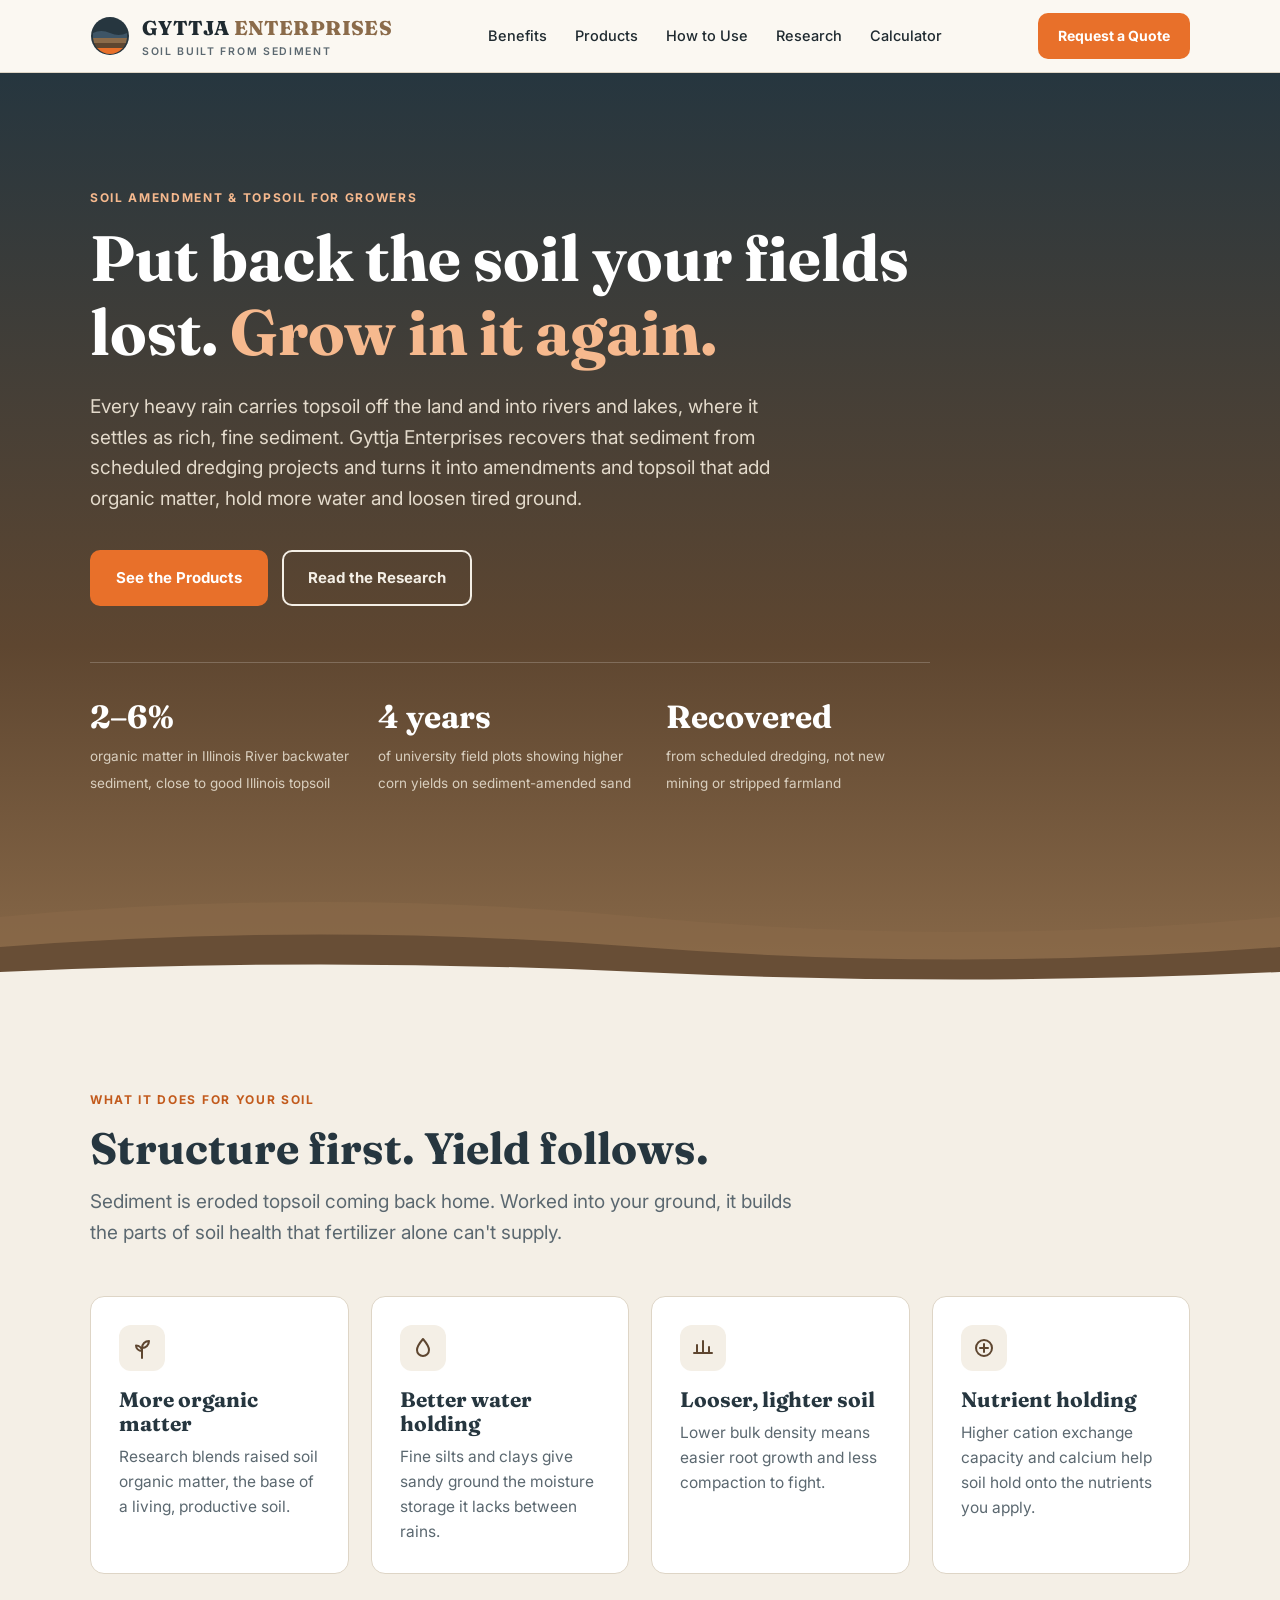
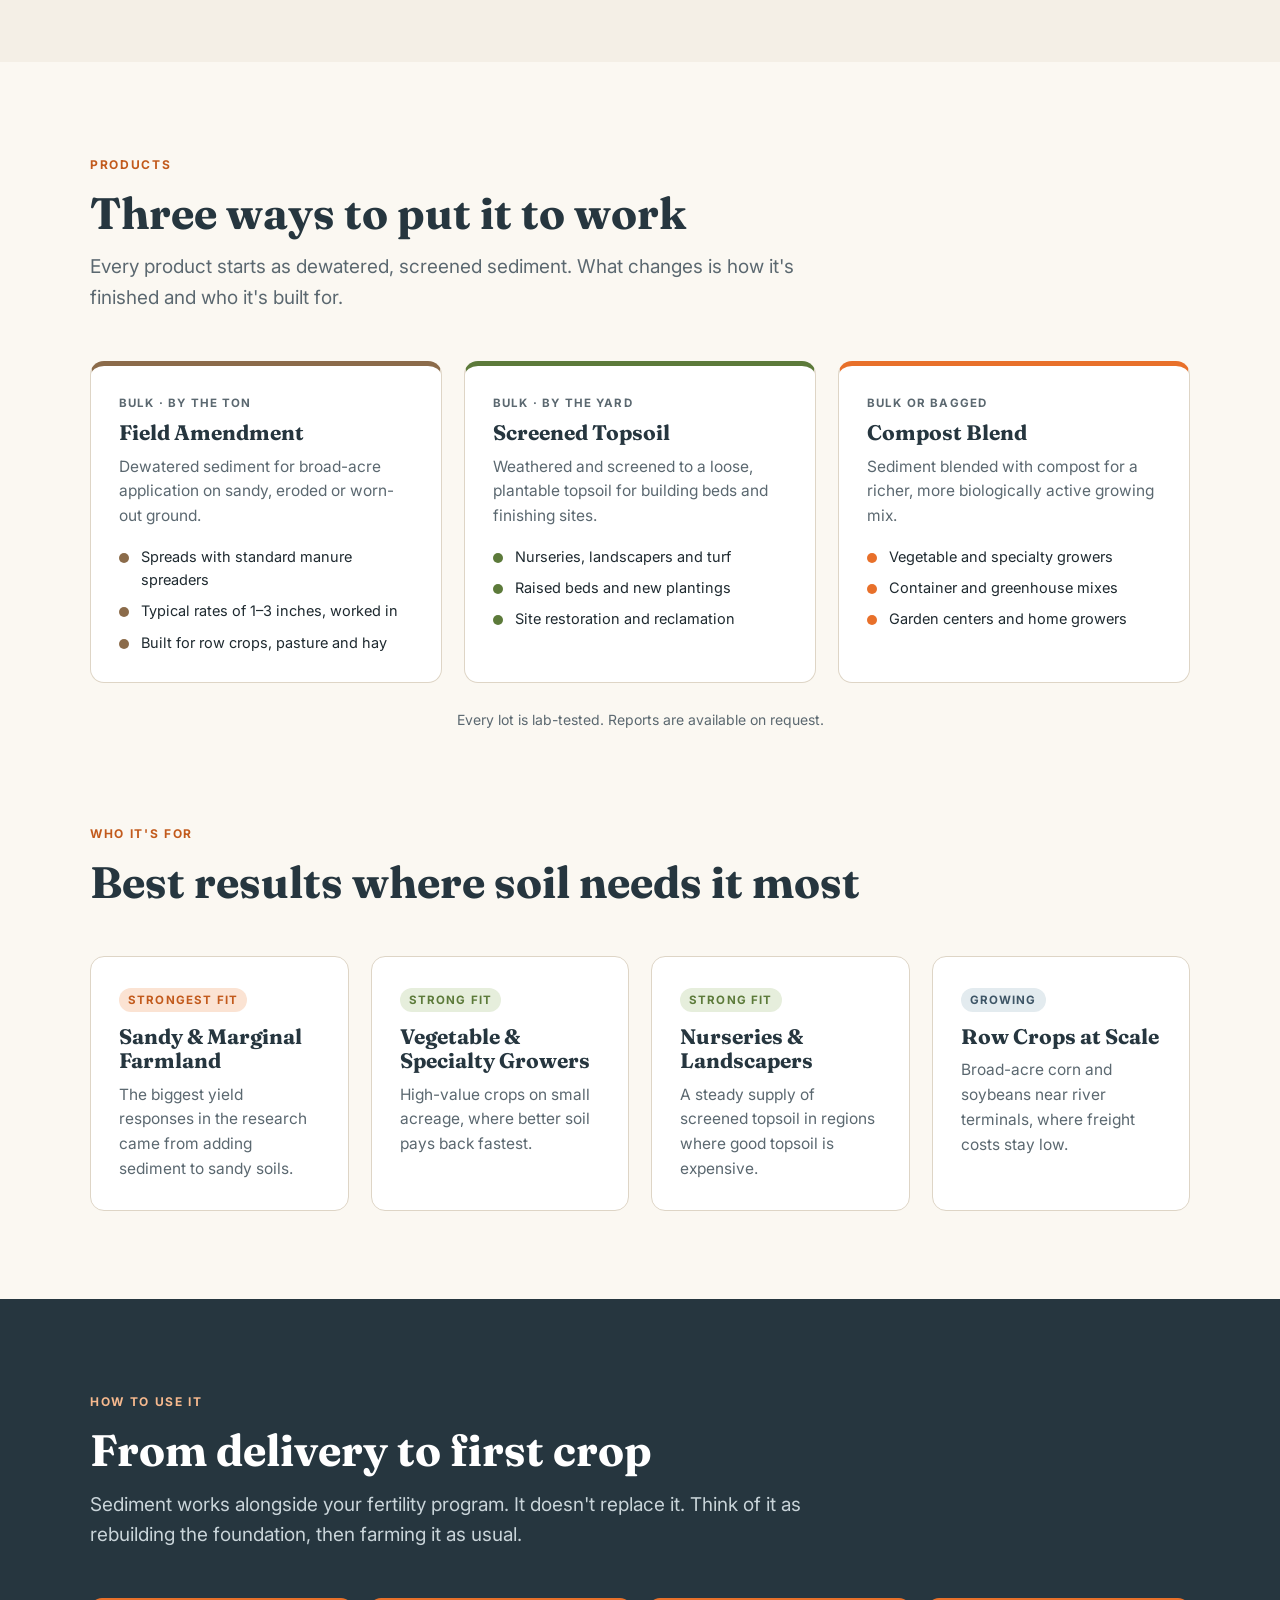
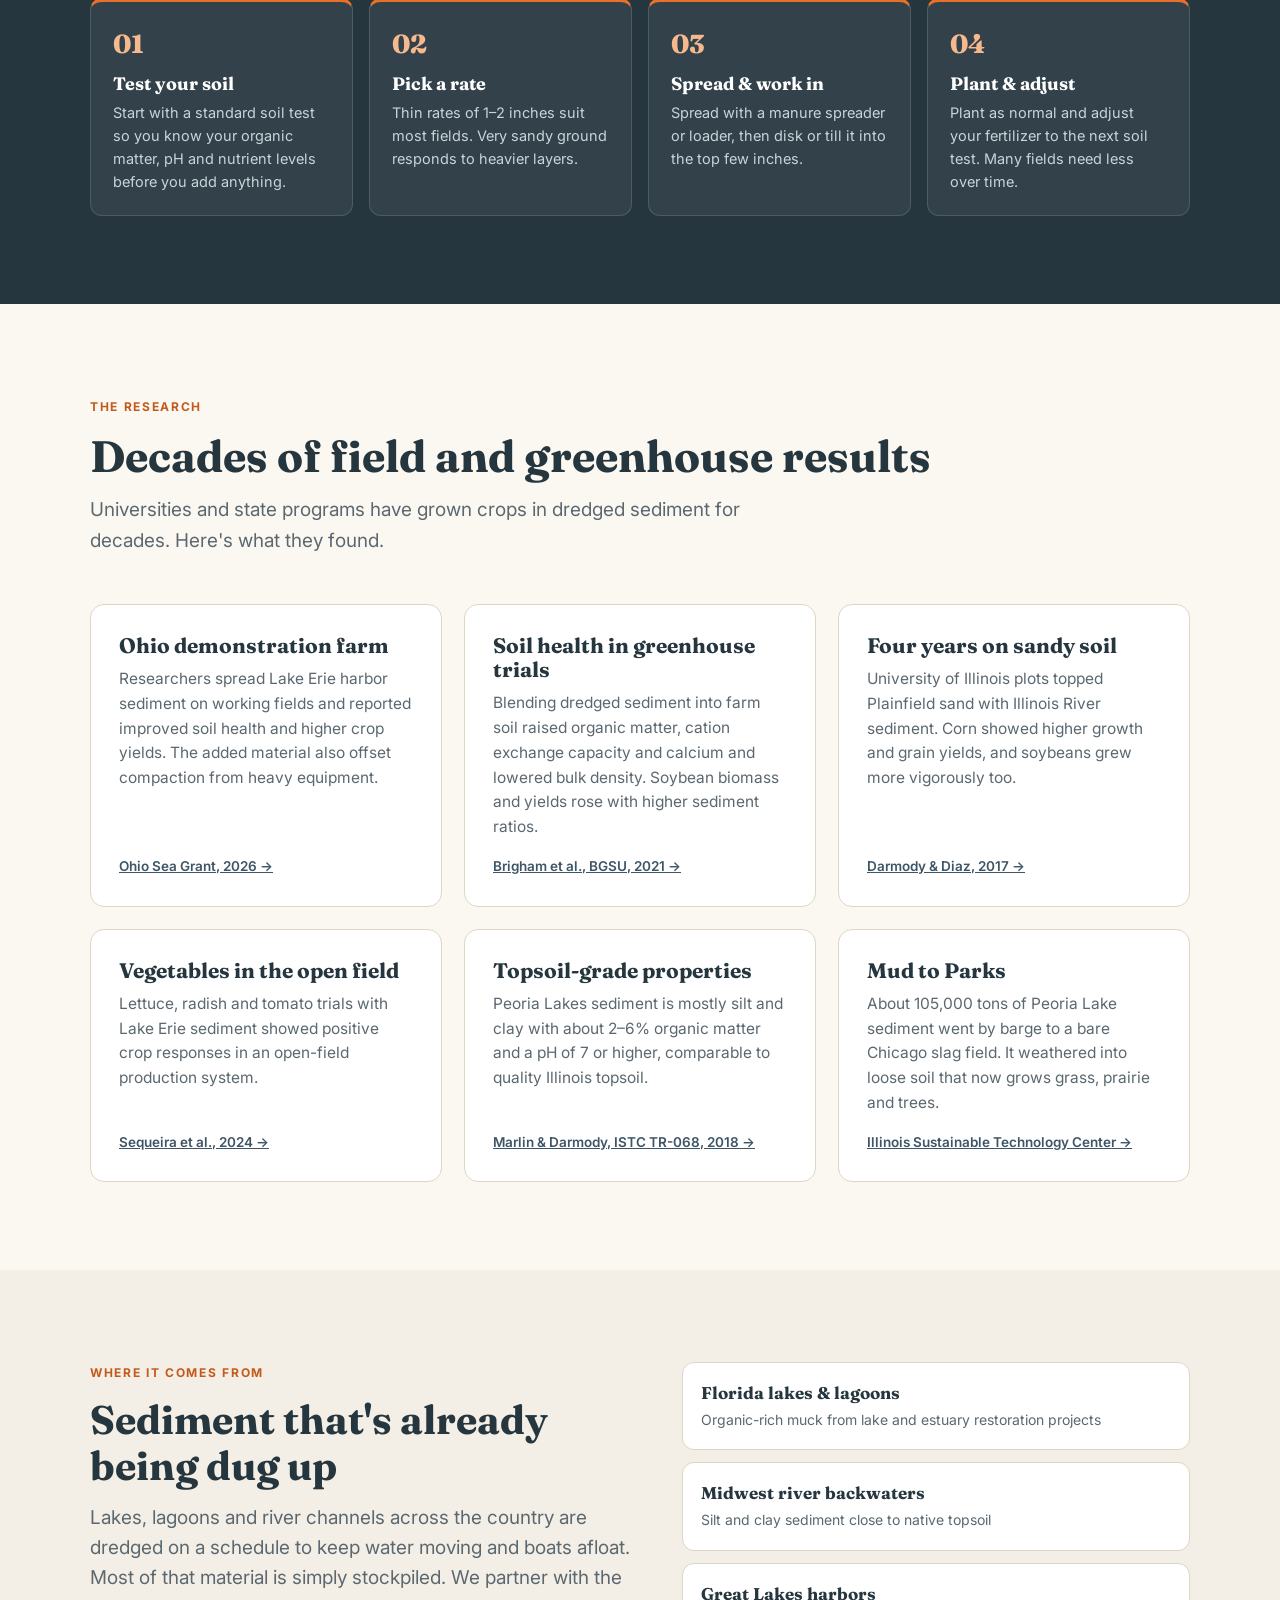
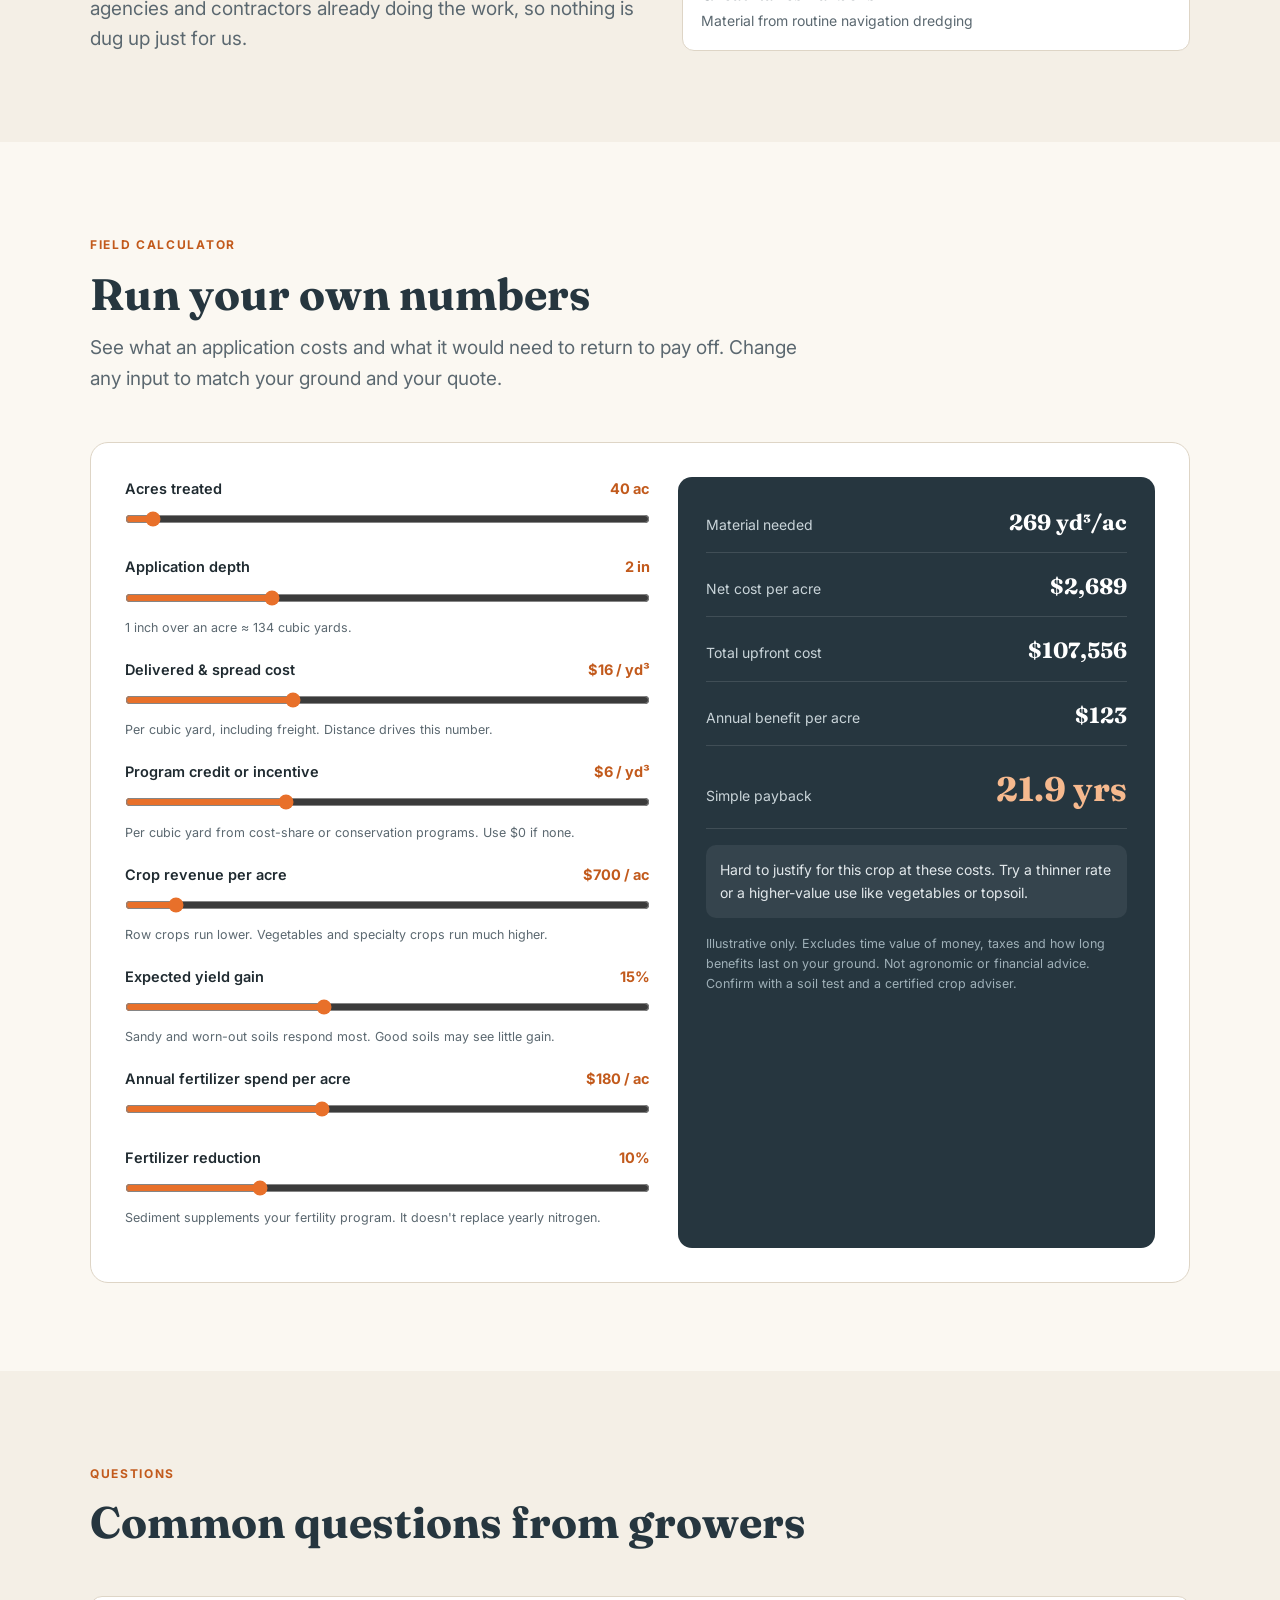
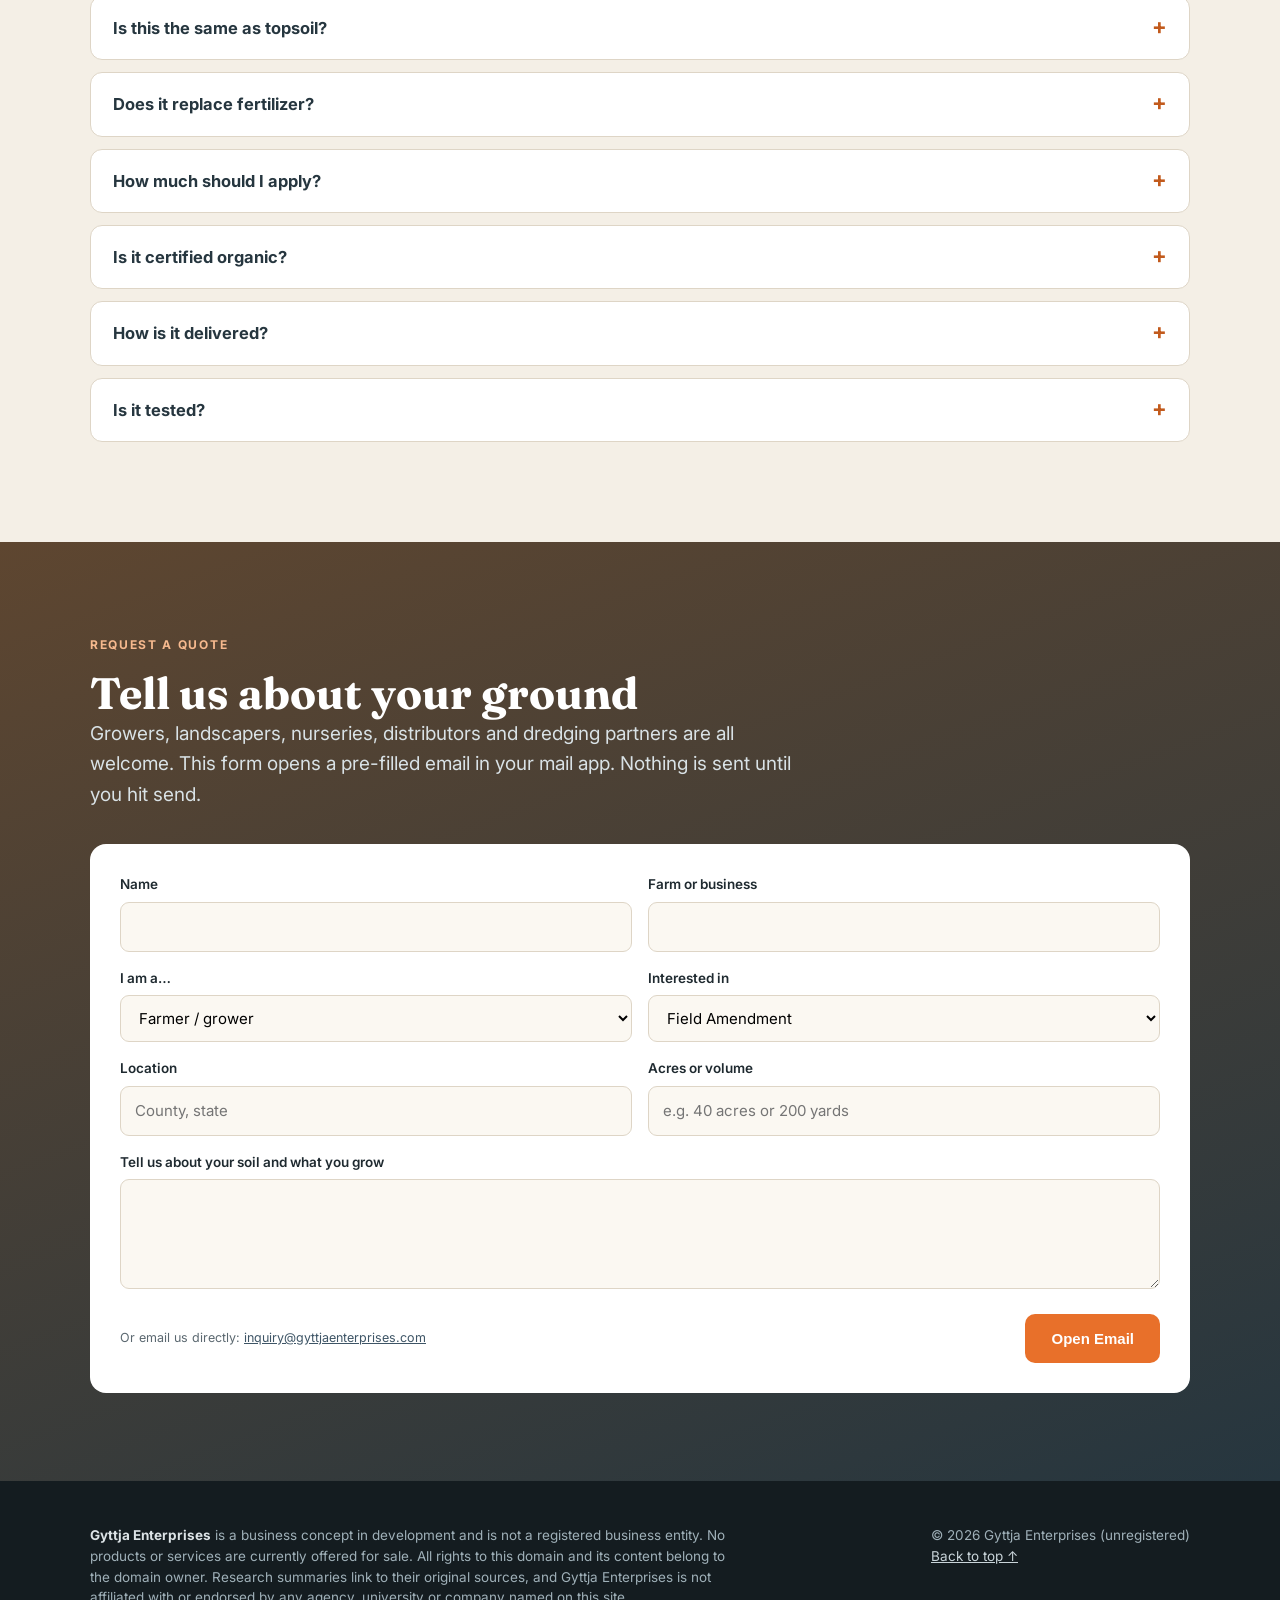
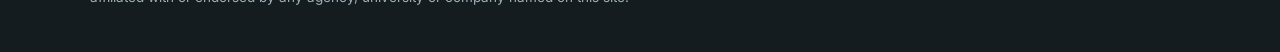
==== index.html @ 1d51907d "Add files via upload" ====
<!DOCTYPE html>
<html lang="en">
<head>
<meta charset="UTF-8">
<meta name="viewport" content="width=device-width, initial-scale=1.0">
<title>Gyttja Enterprises | Soil Amendment from River &amp; Lake Sediment</title>
<meta name="description" content="Gyttja Enterprises turns dredged river and lake sediment into soil amendments and topsoil for farms, nurseries and landscapers. More organic matter, better water holding, looser soil.">
<link rel="preconnect" href="https://fonts.googleapis.com">
<link rel="preconnect" href="https://fonts.gstatic.com" crossorigin>
<link href="https://fonts.googleapis.com/css2?family=Fraunces:opsz,wght@9..144,600;9..144,800&family=Inter:wght@400;500;600;700&display=swap" rel="stylesheet">
<style>
  :root{
    --silt:#8B6B4A;
    --silt-dark:#5E4630;
    --slate:#3E5566;
    --slate-dark:#26363F;
    --signal:#E8702A;
    --signal-dark:#C25A1C;
    --leaf:#5C7A3A;
    --cream:#F4EFE6;
    --paper:#FBF8F2;
    --ink:#1F2A30;
    --muted:#5B6870;
    --line:#DED5C6;
    --radius:14px;
    --max:1140px;
  }
  *{box-sizing:border-box;margin:0;padding:0}
  html{scroll-behavior:smooth}
  body{font-family:'Inter',system-ui,sans-serif;background:var(--paper);color:var(--ink);line-height:1.6;font-size:17px}
  h1,h2,h3{font-family:'Fraunces',Georgia,serif;line-height:1.15;color:var(--slate-dark)}
  a{color:var(--slate)}
  .wrap{max-width:var(--max);margin:0 auto;padding:0 20px}
  section{padding:88px 0}
  .eyebrow{display:inline-block;font-size:12px;font-weight:700;letter-spacing:.14em;text-transform:uppercase;color:var(--signal-dark);margin-bottom:14px}
  .lead{font-size:19px;color:var(--muted);max-width:720px}
  .btn{display:inline-block;padding:14px 24px;border-radius:10px;font-weight:700;text-decoration:none;font-size:15px;transition:transform .15s,background .15s;border:2px solid transparent;cursor:pointer}
  .btn-primary{background:var(--signal);color:#fff}
  .btn-primary:hover{background:var(--signal-dark);transform:translateY(-1px)}
  .btn-ghost{border-color:var(--cream);color:var(--cream)}
  .btn-ghost:hover{background:rgba(255,255,255,.08)}
  .head{margin-bottom:48px}
  .head h2{font-size:clamp(30px,4vw,44px);margin-bottom:14px}

  /* Header */
  header{position:sticky;top:0;z-index:50;background:rgba(251,248,242,.94);backdrop-filter:blur(8px);border-bottom:1px solid var(--line)}
  .nav{display:flex;align-items:center;justify-content:space-between;height:72px}
  .brand{display:flex;align-items:center;gap:12px;text-decoration:none;color:var(--ink)}
  .brand-name{font-family:'Fraunces',serif;font-weight:800;font-size:20px;letter-spacing:.02em}
  .brand-name span{color:var(--silt)}
  .brand-sub{display:block;font-size:10.5px;letter-spacing:.16em;text-transform:uppercase;color:var(--muted);font-weight:600}
  nav ul{display:flex;gap:28px;list-style:none}
  nav a{text-decoration:none;color:var(--ink);font-size:14.5px;font-weight:500}
  nav a:hover{color:var(--signal-dark)}
  .nav-cta{padding:10px 18px;font-size:14px}
  @media(max-width:880px){nav ul{display:none}}

  /* Hero */
  .hero{background:linear-gradient(180deg,var(--slate-dark) 0%,var(--silt-dark) 62%,var(--silt) 100%);color:var(--cream);padding:110px 0 0;position:relative;overflow:hidden}
  .hero h1{color:#fff;font-size:clamp(38px,6vw,64px);max-width:880px}
  .hero h1 em{font-style:normal;color:#F6B98E}
  .hero .lead{color:#E3DACB;margin:24px 0 36px}
  .hero-actions{display:flex;flex-wrap:wrap;gap:14px}
  .strata{display:block;width:100%;height:120px;margin-top:80px}
  .hero-stats{display:grid;grid-template-columns:repeat(3,1fr);gap:24px;margin-top:56px;max-width:840px;border-top:1px solid rgba(255,255,255,.2);padding-top:28px}
  .hero-stats b{display:block;font-family:'Fraunces',serif;font-size:32px;color:#fff}
  .hero-stats span{font-size:13.5px;color:#D9CFBF}
  @media(max-width:640px){.hero-stats{grid-template-columns:1fr}}

  /* Cards & grids */
  .grid{display:grid;gap:22px}
  .g3{grid-template-columns:repeat(3,1fr)}
  .g2{grid-template-columns:repeat(2,1fr)}
  .g4{grid-template-columns:repeat(4,1fr)}
  @media(max-width:900px){.g3,.g4{grid-template-columns:1fr 1fr}}
  @media(max-width:620px){.g3,.g2,.g4{grid-template-columns:1fr}}
  .card{background:#fff;border:1px solid var(--line);border-radius:var(--radius);padding:28px}
  .card h3{font-size:21px;margin-bottom:10px}
  .card p{color:var(--muted);font-size:15.5px}
  .icon{width:46px;height:46px;border-radius:12px;background:var(--cream);display:flex;align-items:center;justify-content:center;margin-bottom:16px}
  .icon svg{width:24px;height:24px;stroke:var(--silt-dark);fill:none;stroke-width:2;stroke-linecap:round;stroke-linejoin:round}

  /* Benefits */
  #benefits{background:var(--cream)}

  /* Products */
  .product{display:flex;flex-direction:column;border-top:5px solid var(--silt)}
  .product.p2{border-top-color:var(--leaf)}
  .product.p3{border-top-color:var(--signal)}
  .product .tag{font-size:11.5px;font-weight:700;letter-spacing:.1em;text-transform:uppercase;color:var(--muted);margin-bottom:8px}
  .product ul{list-style:none;margin-top:16px;display:grid;gap:8px}
  .product li{font-size:14.5px;color:var(--ink);padding-left:22px;position:relative}
  .product li::before{content:"";position:absolute;left:0;top:8px;width:10px;height:10px;border-radius:50%;background:var(--silt)}
  .product.p2 li::before{background:var(--leaf)}
  .product.p3 li::before{background:var(--signal)}
  .quiet{margin-top:26px;font-size:14px;color:var(--muted);text-align:center}

  /* Growers */
  .grower .pri{display:inline-block;font-size:11.5px;font-weight:700;letter-spacing:.1em;text-transform:uppercase;padding:3px 9px;border-radius:999px;margin-bottom:12px}
  .p-a{background:#FBE3D3;color:var(--signal-dark)}
  .p-b{background:#E6EEDC;color:var(--leaf)}
  .p-c{background:#E3EBEF;color:var(--slate)}

  /* How to use */
  #apply{background:var(--slate-dark);color:var(--cream)}
  #apply h2,#apply h3{color:#fff}
  #apply .lead{color:#C9D4D9}
  .steps{counter-reset:s;display:grid;grid-template-columns:repeat(4,1fr);gap:16px}
  @media(max-width:900px){.steps{grid-template-columns:1fr 1fr}}
  @media(max-width:560px){.steps{grid-template-columns:1fr}}
  .step{background:rgba(255,255,255,.06);border:1px solid rgba(255,255,255,.14);border-top:4px solid var(--signal);border-radius:12px;padding:22px}
  .step::before{counter-increment:s;content:"0" counter(s);font-family:'Fraunces',serif;font-weight:800;font-size:26px;color:#F6B98E;display:block;margin-bottom:8px}
  .step h3{font-size:18px;margin-bottom:6px}
  .step p{font-size:14.5px;color:#C9D4D9}

  /* Evidence */
  .ev{display:flex;flex-direction:column}
  .ev .src{margin-top:auto;padding-top:16px;font-size:13.5px}
  .ev .src a{font-weight:600}

  /* Source */
  #source{background:var(--cream)}
  .source-wrap{display:grid;grid-template-columns:1.1fr 1fr;gap:34px;align-items:center}
  @media(max-width:860px){.source-wrap{grid-template-columns:1fr}}
  .source-list{list-style:none;display:grid;gap:12px}
  .source-list li{background:#fff;border:1px solid var(--line);border-radius:12px;padding:16px 18px}
  .source-list b{display:block;font-family:'Fraunces',serif;font-size:17px;color:var(--slate-dark)}
  .source-list span{font-size:14px;color:var(--muted)}

  /* Calculator */
  .calc{display:grid;grid-template-columns:1.1fr 1fr;gap:28px;background:#fff;border:1px solid var(--line);border-radius:18px;padding:34px}
  @media(max-width:880px){.calc{grid-template-columns:1fr;padding:22px}}
  .field{margin-bottom:20px}
  .field label{display:flex;justify-content:space-between;font-weight:600;font-size:14.5px;margin-bottom:8px}
  .field label output{color:var(--signal-dark);font-weight:700}
  .field small{display:block;color:var(--muted);font-size:12.5px;margin-top:4px}
  input[type=range]{width:100%;accent-color:var(--signal)}
  .results{background:var(--slate-dark);color:var(--cream);border-radius:14px;padding:28px;display:flex;flex-direction:column;gap:16px}
  .r{display:flex;justify-content:space-between;align-items:baseline;border-bottom:1px solid rgba(255,255,255,.12);padding-bottom:12px;gap:12px}
  .r span{font-size:14px;color:#C9D4D9}
  .r b{font-family:'Fraunces',serif;font-size:22px;color:#fff;white-space:nowrap}
  .r.big b{font-size:34px;color:#F6B98E}
  .verdict{background:rgba(255,255,255,.07);border-radius:10px;padding:14px;font-size:14px;color:#E2E8EB}
  .disclaimer{font-size:12.5px;color:#9FB0B8}

  /* FAQ */
  #faq{background:var(--cream)}
  details{background:#fff;border:1px solid var(--line);border-radius:12px;padding:18px 22px;margin-bottom:12px}
  summary{font-weight:700;cursor:pointer;font-size:16.5px;color:var(--slate-dark);list-style:none;display:flex;justify-content:space-between;gap:12px}
  summary::-webkit-details-marker{display:none}
  summary::after{content:"+";color:var(--signal-dark);font-size:22px;line-height:1}
  details[open] summary::after{content:"–"}
  details p{margin-top:10px;color:var(--muted);font-size:15.5px}

  /* Contact */
  #contact{background:linear-gradient(160deg,var(--silt-dark),var(--slate-dark));color:var(--cream)}
  #contact h2{color:#fff}
  #contact .lead{color:#D9E2E6}
  .cform{background:#fff;border-radius:16px;padding:30px;color:var(--ink);display:grid;grid-template-columns:1fr 1fr;gap:16px;margin-top:34px}
  @media(max-width:700px){.cform{grid-template-columns:1fr}}
  .cform .full{grid-column:1/-1}
  .cform label{display:block;font-size:13.5px;font-weight:600;margin-bottom:6px}
  .cform input,.cform select,.cform textarea{width:100%;padding:12px 14px;border:1px solid var(--line);border-radius:9px;font:inherit;font-size:15px;background:var(--paper)}
  .cform textarea{min-height:110px;resize:vertical}
  .cform input:focus,.cform select:focus,.cform textarea:focus{outline:2px solid var(--signal);border-color:transparent}
  .cform .note{font-size:12.5px;color:var(--muted)}

  /* Footer */
  footer{background:#141C20;color:#9FB0B8;padding:44px 0;font-size:13.5px}
  .foot{display:flex;flex-wrap:wrap;justify-content:space-between;gap:20px;align-items:flex-start}
  .legal{max-width:640px;line-height:1.55}
  .legal strong{color:#DCE3E6}
  footer a{color:#C9D4D9}
</style>
</head>
<body>

<header>
  <div class="wrap nav">
    <a href="#top" class="brand" aria-label="Gyttja Enterprises home">
      <svg width="40" height="40" viewBox="0 0 40 40" aria-hidden="true">
        <circle cx="20" cy="20" r="19" fill="#26363F"/>
        <path d="M3 17 Q11 13 20 17 T37 17 L37 22 L3 22Z" fill="#3E5566"/>
        <path d="M3 22 L37 22 L36 27 L4 27Z" fill="#8B6B4A"/>
        <path d="M4 27 L36 27 L33 32 L7 32Z" fill="#5E4630"/>
        <path d="M7 32 L33 32 Q27 38 20 38 Q13 38 7 32Z" fill="#E8702A"/>
      </svg>
      <div>
        <span class="brand-name">GYTTJA<span> ENTERPRISES</span></span>
        <span class="brand-sub">Soil Built From Sediment</span>
      </div>
    </a>
    <nav>
      <ul>
        <li><a href="#benefits">Benefits</a></li>
        <li><a href="#products">Products</a></li>
        <li><a href="#apply">How to Use</a></li>
        <li><a href="#evidence">Research</a></li>
        <li><a href="#calculator">Calculator</a></li>
      </ul>
    </nav>
    <a href="#contact" class="btn btn-primary nav-cta">Request a Quote</a>
  </div>
</header>

<main id="top">

<!-- HERO -->
<section class="hero">
  <div class="wrap">
    <span class="eyebrow" style="color:#F6B98E">Soil Amendment &amp; Topsoil for Growers</span>
    <h1>Put back the soil your fields lost. <em>Grow in it again.</em></h1>
    <p class="lead">Every heavy rain carries topsoil off the land and into rivers and lakes, where it settles as rich, fine sediment. Gyttja Enterprises recovers that sediment from scheduled dredging projects and turns it into amendments and topsoil that add organic matter, hold more water and loosen tired ground.</p>
    <div class="hero-actions">
      <a href="#products" class="btn btn-primary">See the Products</a>
      <a href="#evidence" class="btn btn-ghost">Read the Research</a>
    </div>
    <div class="hero-stats">
      <div><b>2–6%</b><span>organic matter in Illinois River backwater sediment, close to good Illinois topsoil</span></div>
      <div><b>4 years</b><span>of university field plots showing higher corn yields on sediment-amended sand</span></div>
      <div><b>Recovered</b><span>from scheduled dredging, not new mining or stripped farmland</span></div>
    </div>
  </div>
  <svg class="strata" viewBox="0 0 1440 120" preserveAspectRatio="none" aria-hidden="true">
    <path d="M0 40 Q360 10 720 40 T1440 40 V120 H0Z" fill="#8B6B4A" opacity=".55"/>
    <path d="M0 70 Q360 45 720 70 T1440 70 V120 H0Z" fill="#5E4630" opacity=".75"/>
    <path d="M0 95 Q360 80 720 95 T1440 95 V120 H0Z" fill="#F4EFE6"/>
  </svg>
</section>

<!-- BENEFITS -->
<section id="benefits">
  <div class="wrap">
    <div class="head">
      <span class="eyebrow">What It Does for Your Soil</span>
      <h2>Structure first. Yield follows.</h2>
      <p class="lead">Sediment is eroded topsoil coming back home. Worked into your ground, it builds the parts of soil health that fertilizer alone can't supply.</p>
    </div>
    <div class="grid g4">
      <div class="card">
        <div class="icon"><svg viewBox="0 0 24 24"><path d="M12 22V12"/><path d="M12 12c0-4 3-7 7-7 0 4-3 7-7 7z"/><path d="M12 15c0-3-2.5-5.5-6-5.5 0 3 2.5 5.5 6 5.5z"/></svg></div>
        <h3>More organic matter</h3>
        <p>Research blends raised soil organic matter, the base of a living, productive soil.</p>
      </div>
      <div class="card">
        <div class="icon"><svg viewBox="0 0 24 24"><path d="M12 3s6 7 6 11a6 6 0 0 1-12 0c0-4 6-11 6-11z"/></svg></div>
        <h3>Better water holding</h3>
        <p>Fine silts and clays give sandy ground the moisture storage it lacks between rains.</p>
      </div>
      <div class="card">
        <div class="icon"><svg viewBox="0 0 24 24"><path d="M3 17h18"/><path d="M6 17V9"/><path d="M12 17V5"/><path d="M18 17v-6"/></svg></div>
        <h3>Looser, lighter soil</h3>
        <p>Lower bulk density means easier root growth and less compaction to fight.</p>
      </div>
      <div class="card">
        <div class="icon"><svg viewBox="0 0 24 24"><circle cx="12" cy="12" r="8"/><path d="M12 8v8"/><path d="M8 12h8"/></svg></div>
        <h3>Nutrient holding</h3>
        <p>Higher cation exchange capacity and calcium help soil hold onto the nutrients you apply.</p>
      </div>
    </div>
  </div>
</section>

<!-- PRODUCTS -->
<section id="products">
  <div class="wrap">
    <div class="head">
      <span class="eyebrow">Products</span>
      <h2>Three ways to put it to work</h2>
      <p class="lead">Every product starts as dewatered, screened sediment. What changes is how it's finished and who it's built for.</p>
    </div>
    <div class="grid g3">
      <div class="card product">
        <span class="tag">Bulk · By the ton</span>
        <h3>Field Amendment</h3>
        <p>Dewatered sediment for broad-acre application on sandy, eroded or worn-out ground.</p>
        <ul>
          <li>Spreads with standard manure spreaders</li>
          <li>Typical rates of 1–3 inches, worked in</li>
          <li>Built for row crops, pasture and hay</li>
        </ul>
      </div>
      <div class="card product p2">
        <span class="tag">Bulk · By the yard</span>
        <h3>Screened Topsoil</h3>
        <p>Weathered and screened to a loose, plantable topsoil for building beds and finishing sites.</p>
        <ul>
          <li>Nurseries, landscapers and turf</li>
          <li>Raised beds and new plantings</li>
          <li>Site restoration and reclamation</li>
        </ul>
      </div>
      <div class="card product p3">
        <span class="tag">Bulk or bagged</span>
        <h3>Compost Blend</h3>
        <p>Sediment blended with compost for a richer, more biologically active growing mix.</p>
        <ul>
          <li>Vegetable and specialty growers</li>
          <li>Container and greenhouse mixes</li>
          <li>Garden centers and home growers</li>
        </ul>
      </div>
    </div>
    <p class="quiet">Every lot is lab-tested. Reports are available on request.</p>
  </div>
</section>

<!-- WHO IT'S FOR -->
<section id="growers" style="padding-top:0">
  <div class="wrap">
    <div class="head">
      <span class="eyebrow">Who It's For</span>
      <h2>Best results where soil needs it most</h2>
    </div>
    <div class="grid g4">
      <div class="card grower"><span class="pri p-a">Strongest Fit</span><h3>Sandy &amp; Marginal Farmland</h3><p>The biggest yield responses in the research came from adding sediment to sandy soils.</p></div>
      <div class="card grower"><span class="pri p-b">Strong Fit</span><h3>Vegetable &amp; Specialty Growers</h3><p>High-value crops on small acreage, where better soil pays back fastest.</p></div>
      <div class="card grower"><span class="pri p-b">Strong Fit</span><h3>Nurseries &amp; Landscapers</h3><p>A steady supply of screened topsoil in regions where good topsoil is expensive.</p></div>
      <div class="card grower"><span class="pri p-c">Growing</span><h3>Row Crops at Scale</h3><p>Broad-acre corn and soybeans near river terminals, where freight costs stay low.</p></div>
    </div>
  </div>
</section>

<!-- HOW TO USE -->
<section id="apply">
  <div class="wrap">
    <div class="head">
      <span class="eyebrow" style="color:#F6B98E">How to Use It</span>
      <h2>From delivery to first crop</h2>
      <p class="lead">Sediment works alongside your fertility program. It doesn't replace it. Think of it as rebuilding the foundation, then farming it as usual.</p>
    </div>
    <div class="steps">
      <div class="step"><h3>Test your soil</h3><p>Start with a standard soil test so you know your organic matter, pH and nutrient levels before you add anything.</p></div>
      <div class="step"><h3>Pick a rate</h3><p>Thin rates of 1–2 inches suit most fields. Very sandy ground responds to heavier layers.</p></div>
      <div class="step"><h3>Spread &amp; work in</h3><p>Spread with a manure spreader or loader, then disk or till it into the top few inches.</p></div>
      <div class="step"><h3>Plant &amp; adjust</h3><p>Plant as normal and adjust your fertilizer to the next soil test. Many fields need less over time.</p></div>
    </div>
  </div>
</section>

<!-- EVIDENCE -->
<section id="evidence">
  <div class="wrap">
    <div class="head">
      <span class="eyebrow">The Research</span>
      <h2>Decades of field and greenhouse results</h2>
      <p class="lead">Universities and state programs have grown crops in dredged sediment for decades. Here's what they found.</p>
    </div>
    <div class="grid g3">
      <div class="card ev">
        <h3>Ohio demonstration farm</h3>
        <p>Researchers spread Lake Erie harbor sediment on working fields and reported improved soil health and higher crop yields. The added material also offset compaction from heavy equipment.</p>
        <p class="src"><a href="https://ohioseagrant.osu.edu/news/2026/rscz7/can-dredged-sediments-benefit-crops-mitigate-algal-blooms" target="_blank" rel="noopener">Ohio Sea Grant, 2026 →</a></p>
      </div>
      <div class="card ev">
        <h3>Soil health in greenhouse trials</h3>
        <p>Blending dredged sediment into farm soil raised organic matter, cation exchange capacity and calcium and lowered bulk density. Soybean biomass and yields rose with higher sediment ratios.</p>
        <p class="src"><a href="https://WWW.BGSU.EDU/content/dam/BGSU/college-of-arts-and-sciences/earth-environment-and-society/documents/Brigham-et-al-2021(1).pdf" target="_blank" rel="noopener">Brigham et al., BGSU, 2021 →</a></p>
      </div>
      <div class="card ev">
        <h3>Four years on sandy soil</h3>
        <p>University of Illinois plots topped Plainfield sand with Illinois River sediment. Corn showed higher growth and grain yields, and soybeans grew more vigorously too.</p>
        <p class="src"><a href="https://ideals.illinois.edu/items/102877" target="_blank" rel="noopener">Darmody &amp; Diaz, 2017 →</a></p>
      </div>
      <div class="card ev">
        <h3>Vegetables in the open field</h3>
        <p>Lettuce, radish and tomato trials with Lake Erie sediment showed positive crop responses in an open-field production system.</p>
        <p class="src"><a href="https://bgsu.edu/content/dam/BGSU/college-of-arts-and-sciences/earth-environment-and-society/documents/sequeira-2024b.pdf" target="_blank" rel="noopener">Sequeira et al., 2024 →</a></p>
      </div>
      <div class="card ev">
        <h3>Topsoil-grade properties</h3>
        <p>Peoria Lakes sediment is mostly silt and clay with about 2–6% organic matter and a pH of 7 or higher, comparable to quality Illinois topsoil.</p>
        <p class="src"><a href="https://core.ac.uk/download/158323916.pdf" target="_blank" rel="noopener">Marlin &amp; Darmody, ISTC TR-068, 2018 →</a></p>
      </div>
      <div class="card ev">
        <h3>Mud to Parks</h3>
        <p>About 105,000 tons of Peoria Lake sediment went by barge to a bare Chicago slag field. It weathered into loose soil that now grows grass, prairie and trees.</p>
        <p class="src"><a href="https://blog.istc.illinois.edu/?p=4261" target="_blank" rel="noopener">Illinois Sustainable Technology Center →</a></p>
      </div>
    </div>
  </div>
</section>

<!-- WHERE IT COMES FROM -->
<section id="source">
  <div class="wrap source-wrap">
    <div>
      <span class="eyebrow">Where It Comes From</span>
      <h2 style="font-size:clamp(28px,3.6vw,40px);margin-bottom:14px">Sediment that's already being dug up</h2>
      <p class="lead">Lakes, lagoons and river channels across the country are dredged on a schedule to keep water moving and boats afloat. Most of that material is simply stockpiled. We partner with the agencies and contractors already doing the work, so nothing is dug up just for us.</p>
    </div>
    <ul class="source-list">
      <li><b>Florida lakes &amp; lagoons</b><span>Organic-rich muck from lake and estuary restoration projects</span></li>
      <li><b>Midwest river backwaters</b><span>Silt and clay sediment close to native topsoil</span></li>
      <li><b>Great Lakes harbors</b><span>Material from routine navigation dredging</span></li>
    </ul>
  </div>
</section>

<!-- CALCULATOR -->
<section id="calculator">
  <div class="wrap">
    <div class="head">
      <span class="eyebrow">Field Calculator</span>
      <h2>Run your own numbers</h2>
      <p class="lead">See what an application costs and what it would need to return to pay off. Change any input to match your ground and your quote.</p>
    </div>
    <div class="calc">
      <div>
        <div class="field">
          <label for="acres">Acres treated <output id="acresO"></output></label>
          <input type="range" id="acres" min="1" max="1000" step="1" value="40">
        </div>
        <div class="field">
          <label for="depth">Application depth <output id="depthO"></output></label>
          <input type="range" id="depth" min="0.5" max="6" step="0.5" value="2">
          <small>1 inch over an acre ≈ 134 cubic yards.</small>
        </div>
        <div class="field">
          <label for="cost">Delivered &amp; spread cost <output id="costO"></output></label>
          <input type="range" id="cost" min="5" max="40" step="1" value="16">
          <small>Per cubic yard, including freight. Distance drives this number.</small>
        </div>
        <div class="field">
          <label for="credit">Program credit or incentive <output id="creditO"></output></label>
          <input type="range" id="credit" min="0" max="20" step="1" value="6">
          <small>Per cubic yard from cost-share or conservation programs. Use $0 if none.</small>
        </div>
        <div class="field">
          <label for="rev">Crop revenue per acre <output id="revO"></output></label>
          <input type="range" id="rev" min="300" max="5000" step="50" value="700">
          <small>Row crops run lower. Vegetables and specialty crops run much higher.</small>
        </div>
        <div class="field">
          <label for="yield">Expected yield gain <output id="yieldO"></output></label>
          <input type="range" id="yield" min="0" max="40" step="1" value="15">
          <small>Sandy and worn-out soils respond most. Good soils may see little gain.</small>
        </div>
        <div class="field">
          <label for="fert">Annual fertilizer spend per acre <output id="fertO"></output></label>
          <input type="range" id="fert" min="50" max="400" step="10" value="180">
        </div>
        <div class="field">
          <label for="cut">Fertilizer reduction <output id="cutO"></output></label>
          <input type="range" id="cut" min="0" max="40" step="1" value="10">
          <small>Sediment supplements your fertility program. It doesn't replace yearly nitrogen.</small>
        </div>
      </div>
      <div class="results" aria-live="polite">
        <div class="r"><span>Material needed</span><b id="vol"></b></div>
        <div class="r"><span>Net cost per acre</span><b id="perAcre"></b></div>
        <div class="r"><span>Total upfront cost</span><b id="total"></b></div>
        <div class="r"><span>Annual benefit per acre</span><b id="annual"></b></div>
        <div class="r big"><span>Simple payback</span><b id="payback"></b></div>
        <div class="verdict" id="verdict"></div>
        <p class="disclaimer">Illustrative only. Excludes time value of money, taxes and how long benefits last on your ground. Not agronomic or financial advice. Confirm with a soil test and a certified crop adviser.</p>
      </div>
    </div>
  </div>
</section>

<!-- FAQ -->
<section id="faq">
  <div class="wrap">
    <div class="head">
      <span class="eyebrow">Questions</span>
      <h2>Common questions from growers</h2>
    </div>
    <details>
      <summary>Is this the same as topsoil?</summary>
      <p>Close to it. Most river and lake sediment is topsoil that eroded off the land. Once it's dewatered and weathered, it handles and grows much like native topsoil. Our Screened Topsoil is finished for that use.</p>
    </details>
    <details>
      <summary>Does it replace fertilizer?</summary>
      <p>No. It improves organic matter, structure and water holding, and it brings some nutrients with it. You'll still need a fertility program, but many growers can fine-tune rates down after follow-up soil tests.</p>
    </details>
    <details>
      <summary>How much should I apply?</summary>
      <p>Most fields do well with 1–2 inches worked into the topsoil. Very sandy ground can take heavier layers. Start with a soil test and a trial strip, then scale up.</p>
    </details>
    <details>
      <summary>Is it certified organic?</summary>
      <p>Not yet. Gyttja Enterprises is in development, and certification would come with product launch. Ask us about your certifier's requirements.</p>
    </details>
    <details>
      <summary>How is it delivered?</summary>
      <p>Bulk by truck, or by barge to river terminals where available, which keeps freight costs down. The Compost Blend will also be offered bagged.</p>
    </details>
    <details>
      <summary>Is it tested?</summary>
      <p>Yes. Every lot is lab-tested, and reports are available on request.</p>
    </details>
  </div>
</section>

<!-- CONTACT -->
<section id="contact">
  <div class="wrap">
    <span class="eyebrow" style="color:#F6B98E">Request a Quote</span>
    <h2 style="font-size:clamp(30px,4vw,44px)">Tell us about your ground</h2>
    <p class="lead">Growers, landscapers, nurseries, distributors and dredging partners are all welcome. This form opens a pre-filled email in your mail app. Nothing is sent until you hit send.</p>
    <form class="cform" id="contactForm">
      <div><label for="name">Name</label><input id="name" required autocomplete="name"></div>
      <div><label for="org">Farm or business</label><input id="org" autocomplete="organization"></div>
      <div>
        <label for="role">I am a…</label>
        <select id="role">
          <option>Farmer / grower</option>
          <option>Vegetable / specialty grower</option>
          <option>Nursery / landscaper</option>
          <option>Ag retailer / distributor</option>
          <option>Dredging or agency partner</option>
          <option>Other</option>
        </select>
      </div>
      <div>
        <label for="prod">Interested in</label>
        <select id="prod">
          <option>Field Amendment</option>
          <option>Screened Topsoil</option>
          <option>Compost Blend</option>
          <option>Not sure yet</option>
        </select>
      </div>
      <div><label for="loc">Location</label><input id="loc" placeholder="County, state"></div>
      <div><label for="size">Acres or volume</label><input id="size" placeholder="e.g. 40 acres or 200 yards"></div>
      <div class="full"><label for="msg">Tell us about your soil and what you grow</label><textarea id="msg" required></textarea></div>
      <div class="full" style="display:flex;flex-wrap:wrap;gap:14px;align-items:center;justify-content:space-between">
        <span class="note">Or email us directly: <a href="mailto:inquiry@gyttjaenterprises.com">inquiry@gyttjaenterprises.com</a></span>
        <button type="submit" class="btn btn-primary">Open Email</button>
      </div>
    </form>
  </div>
</section>

</main>

<footer>
  <div class="wrap foot">
    <div class="legal">
      <strong>Gyttja Enterprises</strong> is a business concept in development and is not a registered business entity. No products or services are currently offered for sale. All rights to this domain and its content belong to the domain owner. Research summaries link to their original sources, and Gyttja Enterprises is not affiliated with or endorsed by any agency, university or company named on this site.
    </div>
    <div>© <span id="yr"></span> Gyttja Enterprises (unregistered)<br><a href="#top">Back to top ↑</a></div>
  </div>
</footer>

<script>
  const $ = id => document.getElementById(id);
  const money = n => '$' + Math.round(n).toLocaleString();
  const ids = ['acres','depth','cost','credit','rev','yield','fert','cut'];

  function calc(){
    const acres=+$('acres').value, depth=+$('depth').value, cost=+$('cost').value,
          credit=+$('credit').value, rev=+$('rev').value, yld=+$('yield').value,
          fert=+$('fert').value, cut=+$('cut').value;

    $('acresO').textContent = acres.toLocaleString() + ' ac';
    $('depthO').textContent = depth + ' in';
    $('costO').textContent = '$' + cost + ' / yd³';
    $('creditO').textContent = '$' + credit + ' / yd³';
    $('revO').textContent = money(rev) + ' / ac';
    $('yieldO').textContent = yld + '%';
    $('fertO').textContent = money(fert) + ' / ac';
    $('cutO').textContent = cut + '%';

    const ydPerAcre = depth/12 * 43560 / 27;
    const netPerYd = Math.max(cost - credit, 0);
    const perAcre = ydPerAcre * netPerYd;
    const annual = rev*yld/100 + fert*cut/100;
    const payback = annual > 0 ? perAcre/annual : Infinity;

    $('vol').textContent = Math.round(ydPerAcre).toLocaleString() + ' yd³/ac';
    $('perAcre').textContent = money(perAcre);
    $('total').textContent = money(perAcre*acres);
    $('annual').textContent = money(annual);
    $('payback').textContent = isFinite(payback) ? (payback < 0.1 ? 'Immediate' : payback.toFixed(1) + ' yrs') : 'No payback';

    let v;
    if(!isFinite(payback)) v = 'With no yield gain or fertilizer savings, the application never pays back. Try a higher-value crop or look for cost-share programs.';
    else if(payback <= 5) v = 'Strong case. A good candidate for a trial strip after a soil test.';
    else if(payback <= 12) v = 'Possible on the right ground. A thinner rate, a program credit or a higher-value crop shortens payback.';
    else v = 'Hard to justify for this crop at these costs. Try a thinner rate or a higher-value use like vegetables or topsoil.';
    $('verdict').textContent = v;
  }
  ids.forEach(i => $(i).addEventListener('input', calc));
  calc();

  $('contactForm').addEventListener('submit', e => {
    e.preventDefault();
    const subject = 'Gyttja quote request: ' + $('prod').value;
    const body = 'Name: ' + $('name').value +
      '\nFarm / business: ' + $('org').value +
      '\nRole: ' + $('role').value +
      '\nInterested in: ' + $('prod').value +
      '\nLocation: ' + $('loc').value +
      '\nAcres / volume: ' + $('size').value +
      '\n\n' + $('msg').value;
    window.location.href = 'mailto:inquiry@gyttjaenterprises.com?subject=' +
      encodeURIComponent(subject) + '&body=' + encodeURIComponent(body);
  });

  $('yr').textContent = new Date().getFullYear();
</script>
</body>
</html>
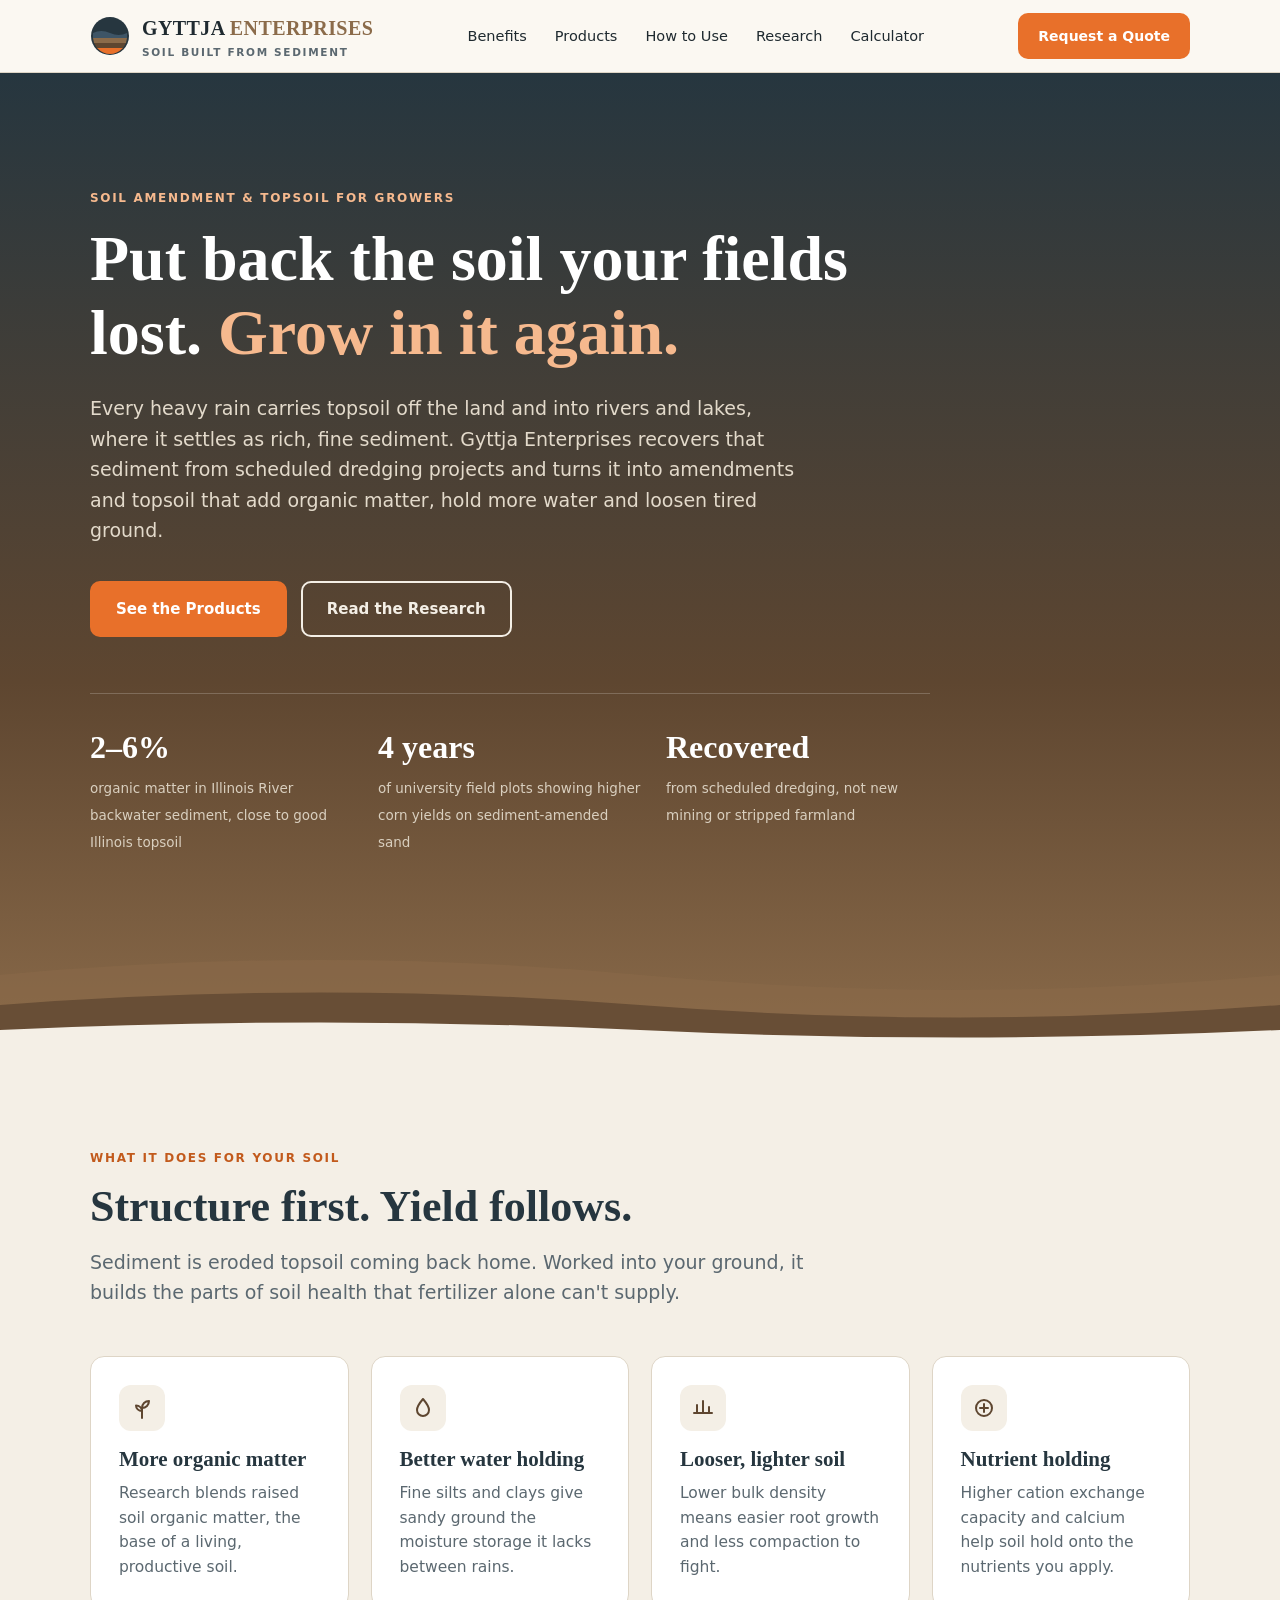
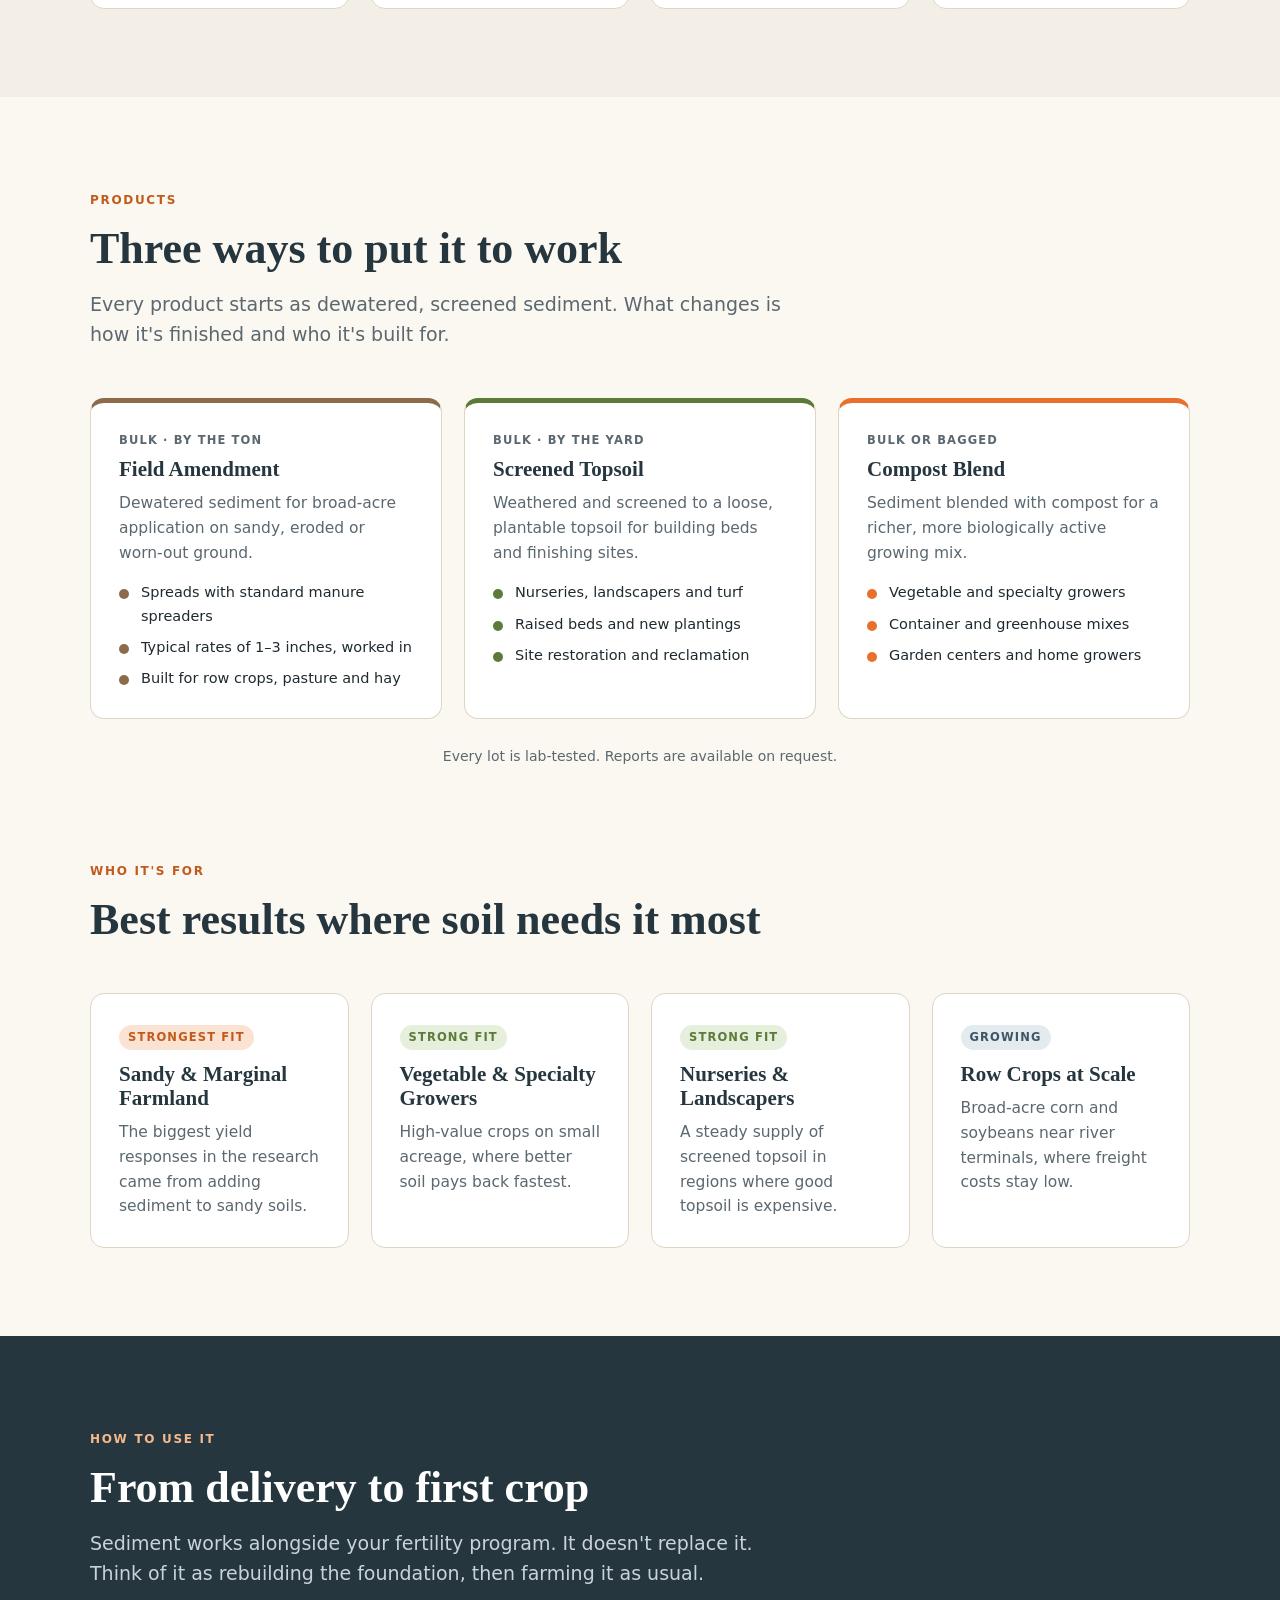
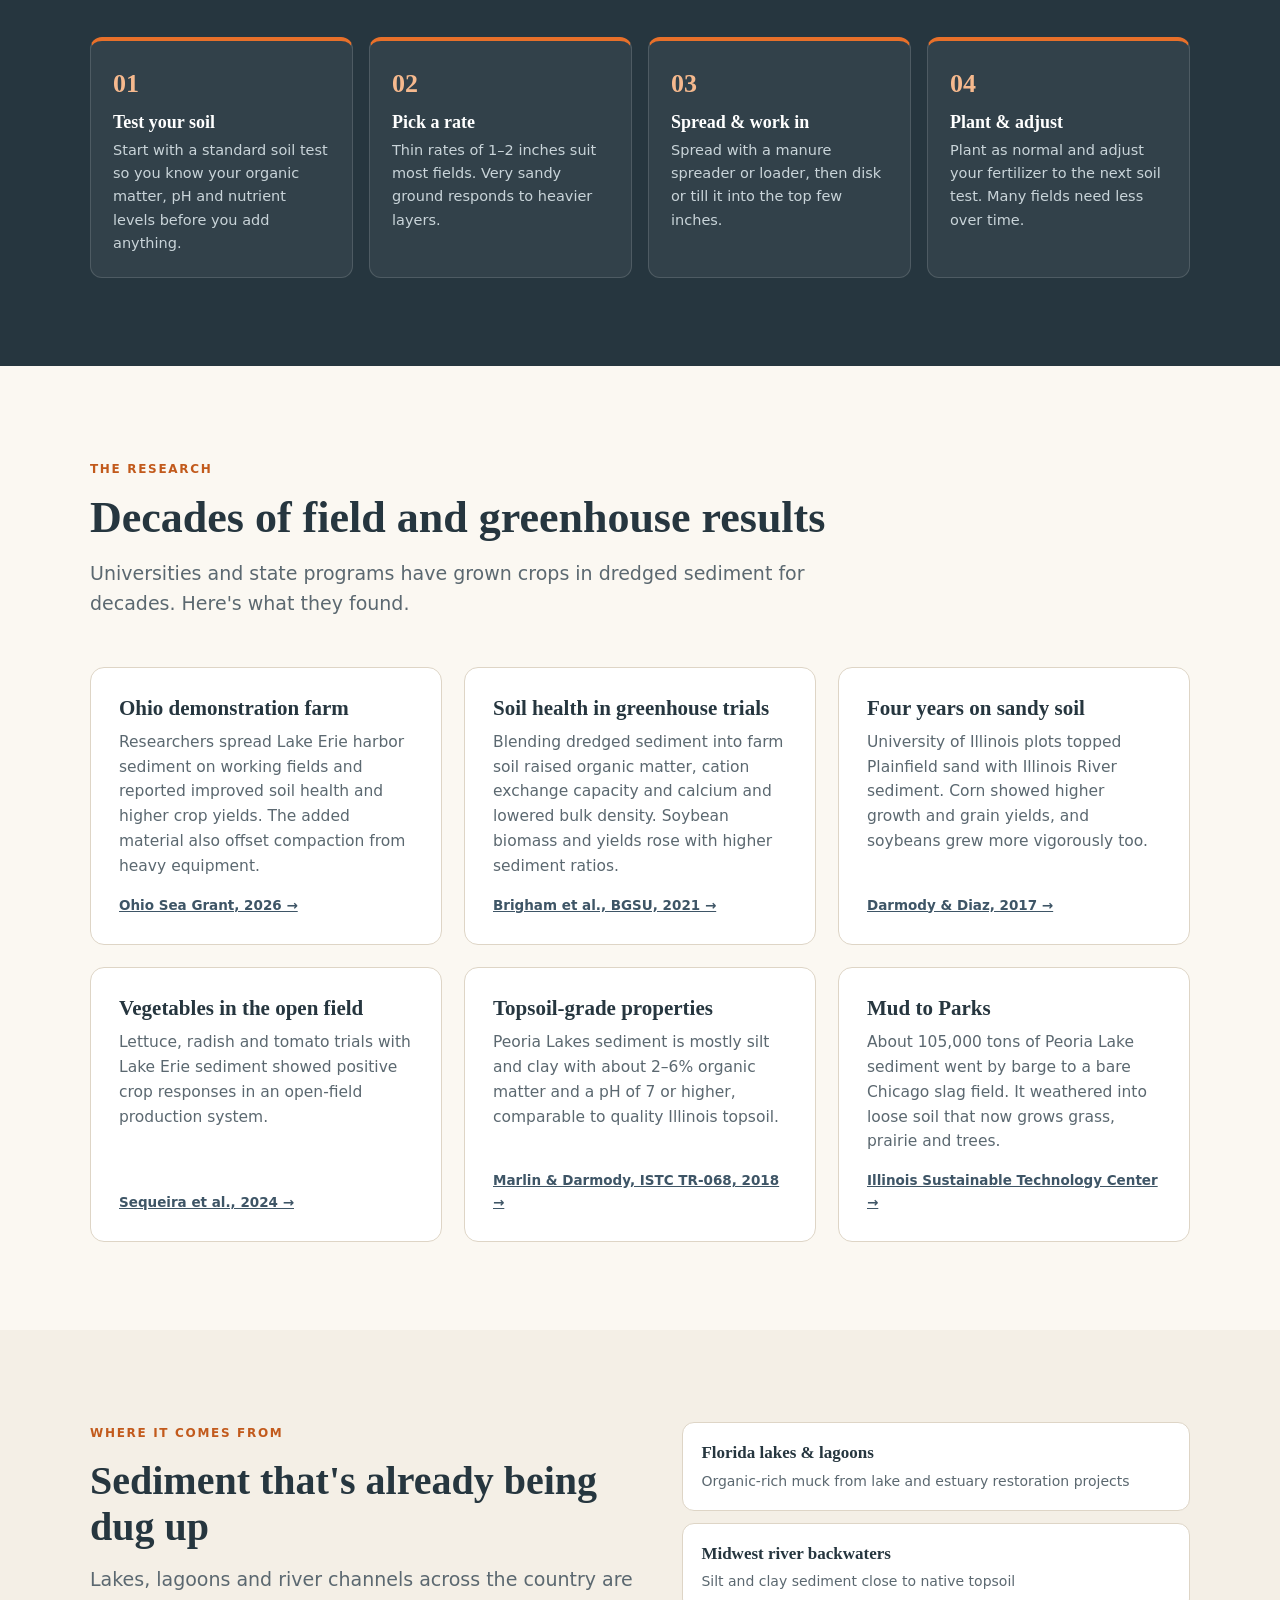
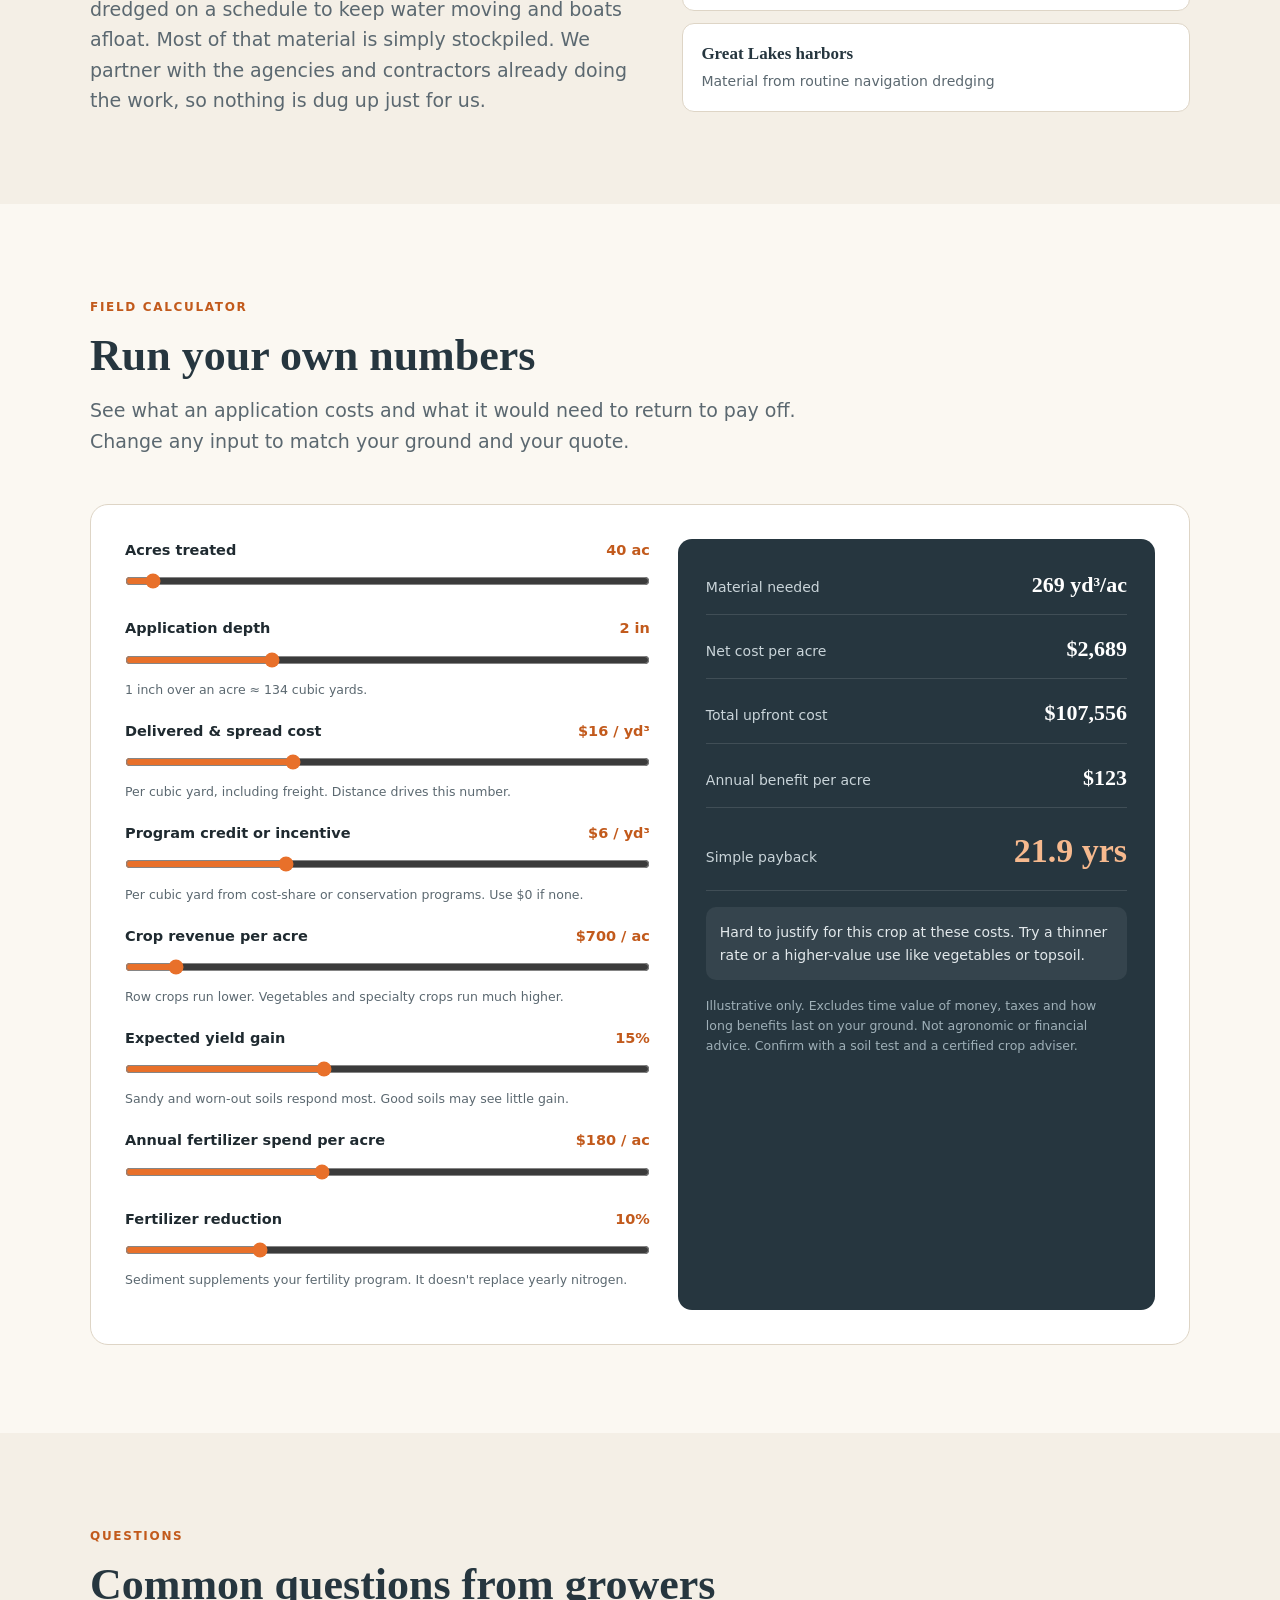
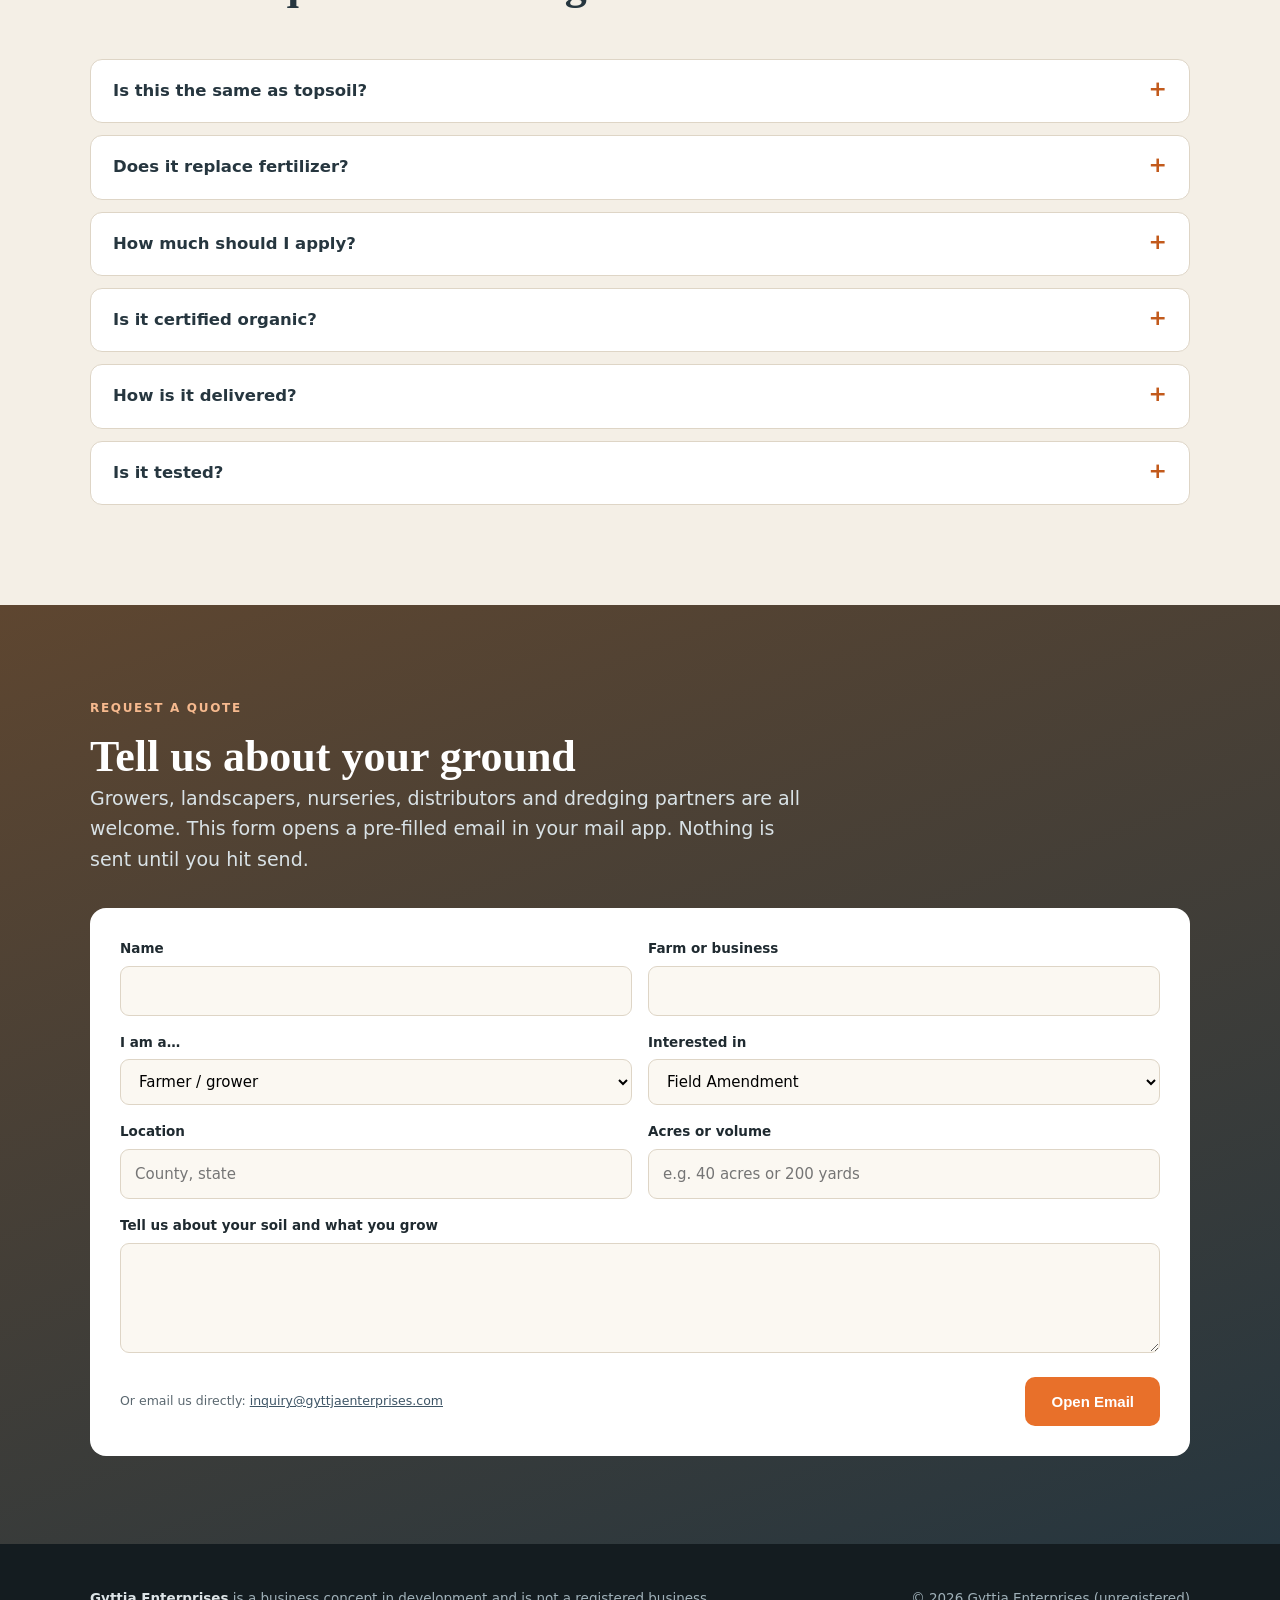
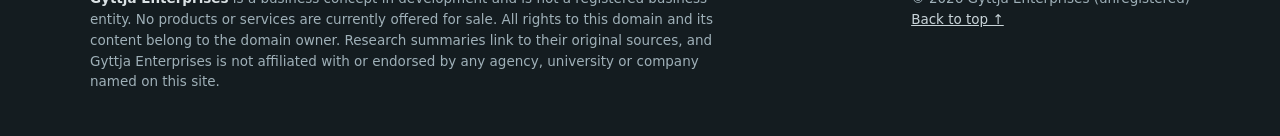
==== commit 36e8c97b: "Harden browser policy and add automated site validation" ====
--- a/index.html
+++ b/index.html
@@ -2,176 +2,24 @@
 <html lang="en">
 <head>
 <meta charset="UTF-8">
+<meta http-equiv="Content-Security-Policy" content="default-src 'none'; script-src 'self'; script-src-attr 'none'; style-src 'self' https://fonts.googleapis.com; style-src-attr 'none'; font-src https://fonts.gstatic.com; img-src 'self' data:; connect-src 'none'; object-src 'none'; base-uri 'none'; form-action 'none'; upgrade-insecure-requests">
 <meta name="viewport" content="width=device-width, initial-scale=1.0">
 <title>Gyttja Enterprises | Soil Amendment from River &amp; Lake Sediment</title>
 <meta name="description" content="Gyttja Enterprises turns dredged river and lake sediment into soil amendments and topsoil for farms, nurseries and landscapers. More organic matter, better water holding, looser soil.">
+<link rel="canonical" href="https://gyttjaenterprises.com/">
+<meta name="referrer" content="strict-origin-when-cross-origin">
+<meta property="og:type" content="website">
+<meta property="og:site_name" content="Gyttja Enterprises">
+<meta property="og:title" content="Gyttja Enterprises | Soil Amendment from River &amp; Lake Sediment">
+<meta property="og:description" content="A soil amendment and topsoil concept using recovered river and lake sediment. Explore the research and field calculator.">
+<meta property="og:url" content="https://gyttjaenterprises.com/">
+<meta name="twitter:card" content="summary">
+<meta name="twitter:title" content="Gyttja Enterprises">
+<meta name="twitter:description" content="A soil amendment and topsoil concept using recovered river and lake sediment.">
 <link rel="preconnect" href="https://fonts.googleapis.com">
 <link rel="preconnect" href="https://fonts.gstatic.com" crossorigin>
 <link href="https://fonts.googleapis.com/css2?family=Fraunces:opsz,wght@9..144,600;9..144,800&family=Inter:wght@400;500;600;700&display=swap" rel="stylesheet">
-<style>
-  :root{
-    --silt:#8B6B4A;
-    --silt-dark:#5E4630;
-    --slate:#3E5566;
-    --slate-dark:#26363F;
-    --signal:#E8702A;
-    --signal-dark:#C25A1C;
-    --leaf:#5C7A3A;
-    --cream:#F4EFE6;
-    --paper:#FBF8F2;
-    --ink:#1F2A30;
-    --muted:#5B6870;
-    --line:#DED5C6;
-    --radius:14px;
-    --max:1140px;
-  }
-  *{box-sizing:border-box;margin:0;padding:0}
-  html{scroll-behavior:smooth}
-  body{font-family:'Inter',system-ui,sans-serif;background:var(--paper);color:var(--ink);line-height:1.6;font-size:17px}
-  h1,h2,h3{font-family:'Fraunces',Georgia,serif;line-height:1.15;color:var(--slate-dark)}
-  a{color:var(--slate)}
-  .wrap{max-width:var(--max);margin:0 auto;padding:0 20px}
-  section{padding:88px 0}
-  .eyebrow{display:inline-block;font-size:12px;font-weight:700;letter-spacing:.14em;text-transform:uppercase;color:var(--signal-dark);margin-bottom:14px}
-  .lead{font-size:19px;color:var(--muted);max-width:720px}
-  .btn{display:inline-block;padding:14px 24px;border-radius:10px;font-weight:700;text-decoration:none;font-size:15px;transition:transform .15s,background .15s;border:2px solid transparent;cursor:pointer}
-  .btn-primary{background:var(--signal);color:#fff}
-  .btn-primary:hover{background:var(--signal-dark);transform:translateY(-1px)}
-  .btn-ghost{border-color:var(--cream);color:var(--cream)}
-  .btn-ghost:hover{background:rgba(255,255,255,.08)}
-  .head{margin-bottom:48px}
-  .head h2{font-size:clamp(30px,4vw,44px);margin-bottom:14px}
-
-  /* Header */
-  header{position:sticky;top:0;z-index:50;background:rgba(251,248,242,.94);backdrop-filter:blur(8px);border-bottom:1px solid var(--line)}
-  .nav{display:flex;align-items:center;justify-content:space-between;height:72px}
-  .brand{display:flex;align-items:center;gap:12px;text-decoration:none;color:var(--ink)}
-  .brand-name{font-family:'Fraunces',serif;font-weight:800;font-size:20px;letter-spacing:.02em}
-  .brand-name span{color:var(--silt)}
-  .brand-sub{display:block;font-size:10.5px;letter-spacing:.16em;text-transform:uppercase;color:var(--muted);font-weight:600}
-  nav ul{display:flex;gap:28px;list-style:none}
-  nav a{text-decoration:none;color:var(--ink);font-size:14.5px;font-weight:500}
-  nav a:hover{color:var(--signal-dark)}
-  .nav-cta{padding:10px 18px;font-size:14px}
-  @media(max-width:880px){nav ul{display:none}}
-
-  /* Hero */
-  .hero{background:linear-gradient(180deg,var(--slate-dark) 0%,var(--silt-dark) 62%,var(--silt) 100%);color:var(--cream);padding:110px 0 0;position:relative;overflow:hidden}
-  .hero h1{color:#fff;font-size:clamp(38px,6vw,64px);max-width:880px}
-  .hero h1 em{font-style:normal;color:#F6B98E}
-  .hero .lead{color:#E3DACB;margin:24px 0 36px}
-  .hero-actions{display:flex;flex-wrap:wrap;gap:14px}
-  .strata{display:block;width:100%;height:120px;margin-top:80px}
-  .hero-stats{display:grid;grid-template-columns:repeat(3,1fr);gap:24px;margin-top:56px;max-width:840px;border-top:1px solid rgba(255,255,255,.2);padding-top:28px}
-  .hero-stats b{display:block;font-family:'Fraunces',serif;font-size:32px;color:#fff}
-  .hero-stats span{font-size:13.5px;color:#D9CFBF}
-  @media(max-width:640px){.hero-stats{grid-template-columns:1fr}}
-
-  /* Cards & grids */
-  .grid{display:grid;gap:22px}
-  .g3{grid-template-columns:repeat(3,1fr)}
-  .g2{grid-template-columns:repeat(2,1fr)}
-  .g4{grid-template-columns:repeat(4,1fr)}
-  @media(max-width:900px){.g3,.g4{grid-template-columns:1fr 1fr}}
-  @media(max-width:620px){.g3,.g2,.g4{grid-template-columns:1fr}}
-  .card{background:#fff;border:1px solid var(--line);border-radius:var(--radius);padding:28px}
-  .card h3{font-size:21px;margin-bottom:10px}
-  .card p{color:var(--muted);font-size:15.5px}
-  .icon{width:46px;height:46px;border-radius:12px;background:var(--cream);display:flex;align-items:center;justify-content:center;margin-bottom:16px}
-  .icon svg{width:24px;height:24px;stroke:var(--silt-dark);fill:none;stroke-width:2;stroke-linecap:round;stroke-linejoin:round}
-
-  /* Benefits */
-  #benefits{background:var(--cream)}
-
-  /* Products */
-  .product{display:flex;flex-direction:column;border-top:5px solid var(--silt)}
-  .product.p2{border-top-color:var(--leaf)}
-  .product.p3{border-top-color:var(--signal)}
-  .product .tag{font-size:11.5px;font-weight:700;letter-spacing:.1em;text-transform:uppercase;color:var(--muted);margin-bottom:8px}
-  .product ul{list-style:none;margin-top:16px;display:grid;gap:8px}
-  .product li{font-size:14.5px;color:var(--ink);padding-left:22px;position:relative}
-  .product li::before{content:"";position:absolute;left:0;top:8px;width:10px;height:10px;border-radius:50%;background:var(--silt)}
-  .product.p2 li::before{background:var(--leaf)}
-  .product.p3 li::before{background:var(--signal)}
-  .quiet{margin-top:26px;font-size:14px;color:var(--muted);text-align:center}
-
-  /* Growers */
-  .grower .pri{display:inline-block;font-size:11.5px;font-weight:700;letter-spacing:.1em;text-transform:uppercase;padding:3px 9px;border-radius:999px;margin-bottom:12px}
-  .p-a{background:#FBE3D3;color:var(--signal-dark)}
-  .p-b{background:#E6EEDC;color:var(--leaf)}
-  .p-c{background:#E3EBEF;color:var(--slate)}
-
-  /* How to use */
-  #apply{background:var(--slate-dark);color:var(--cream)}
-  #apply h2,#apply h3{color:#fff}
-  #apply .lead{color:#C9D4D9}
-  .steps{counter-reset:s;display:grid;grid-template-columns:repeat(4,1fr);gap:16px}
-  @media(max-width:900px){.steps{grid-template-columns:1fr 1fr}}
-  @media(max-width:560px){.steps{grid-template-columns:1fr}}
-  .step{background:rgba(255,255,255,.06);border:1px solid rgba(255,255,255,.14);border-top:4px solid var(--signal);border-radius:12px;padding:22px}
-  .step::before{counter-increment:s;content:"0" counter(s);font-family:'Fraunces',serif;font-weight:800;font-size:26px;color:#F6B98E;display:block;margin-bottom:8px}
-  .step h3{font-size:18px;margin-bottom:6px}
-  .step p{font-size:14.5px;color:#C9D4D9}
-
-  /* Evidence */
-  .ev{display:flex;flex-direction:column}
-  .ev .src{margin-top:auto;padding-top:16px;font-size:13.5px}
-  .ev .src a{font-weight:600}
-
-  /* Source */
-  #source{background:var(--cream)}
-  .source-wrap{display:grid;grid-template-columns:1.1fr 1fr;gap:34px;align-items:center}
-  @media(max-width:860px){.source-wrap{grid-template-columns:1fr}}
-  .source-list{list-style:none;display:grid;gap:12px}
-  .source-list li{background:#fff;border:1px solid var(--line);border-radius:12px;padding:16px 18px}
-  .source-list b{display:block;font-family:'Fraunces',serif;font-size:17px;color:var(--slate-dark)}
-  .source-list span{font-size:14px;color:var(--muted)}
-
-  /* Calculator */
-  .calc{display:grid;grid-template-columns:1.1fr 1fr;gap:28px;background:#fff;border:1px solid var(--line);border-radius:18px;padding:34px}
-  @media(max-width:880px){.calc{grid-template-columns:1fr;padding:22px}}
-  .field{margin-bottom:20px}
-  .field label{display:flex;justify-content:space-between;font-weight:600;font-size:14.5px;margin-bottom:8px}
-  .field label output{color:var(--signal-dark);font-weight:700}
-  .field small{display:block;color:var(--muted);font-size:12.5px;margin-top:4px}
-  input[type=range]{width:100%;accent-color:var(--signal)}
-  .results{background:var(--slate-dark);color:var(--cream);border-radius:14px;padding:28px;display:flex;flex-direction:column;gap:16px}
-  .r{display:flex;justify-content:space-between;align-items:baseline;border-bottom:1px solid rgba(255,255,255,.12);padding-bottom:12px;gap:12px}
-  .r span{font-size:14px;color:#C9D4D9}
-  .r b{font-family:'Fraunces',serif;font-size:22px;color:#fff;white-space:nowrap}
-  .r.big b{font-size:34px;color:#F6B98E}
-  .verdict{background:rgba(255,255,255,.07);border-radius:10px;padding:14px;font-size:14px;color:#E2E8EB}
-  .disclaimer{font-size:12.5px;color:#9FB0B8}
-
-  /* FAQ */
-  #faq{background:var(--cream)}
-  details{background:#fff;border:1px solid var(--line);border-radius:12px;padding:18px 22px;margin-bottom:12px}
-  summary{font-weight:700;cursor:pointer;font-size:16.5px;color:var(--slate-dark);list-style:none;display:flex;justify-content:space-between;gap:12px}
-  summary::-webkit-details-marker{display:none}
-  summary::after{content:"+";color:var(--signal-dark);font-size:22px;line-height:1}
-  details[open] summary::after{content:"–"}
-  details p{margin-top:10px;color:var(--muted);font-size:15.5px}
-
-  /* Contact */
-  #contact{background:linear-gradient(160deg,var(--silt-dark),var(--slate-dark));color:var(--cream)}
-  #contact h2{color:#fff}
-  #contact .lead{color:#D9E2E6}
-  .cform{background:#fff;border-radius:16px;padding:30px;color:var(--ink);display:grid;grid-template-columns:1fr 1fr;gap:16px;margin-top:34px}
-  @media(max-width:700px){.cform{grid-template-columns:1fr}}
-  .cform .full{grid-column:1/-1}
-  .cform label{display:block;font-size:13.5px;font-weight:600;margin-bottom:6px}
-  .cform input,.cform select,.cform textarea{width:100%;padding:12px 14px;border:1px solid var(--line);border-radius:9px;font:inherit;font-size:15px;background:var(--paper)}
-  .cform textarea{min-height:110px;resize:vertical}
-  .cform input:focus,.cform select:focus,.cform textarea:focus{outline:2px solid var(--signal);border-color:transparent}
-  .cform .note{font-size:12.5px;color:var(--muted)}
-
-  /* Footer */
-  footer{background:#141C20;color:#9FB0B8;padding:44px 0;font-size:13.5px}
-  .foot{display:flex;flex-wrap:wrap;justify-content:space-between;gap:20px;align-items:flex-start}
-  .legal{max-width:640px;line-height:1.55}
-  .legal strong{color:#DCE3E6}
-  footer a{color:#C9D4D9}
-</style>
+<link rel="stylesheet" href="/styles.css">
 </head>
 <body>
 
@@ -208,7 +56,7 @@
 <!-- HERO -->
 <section class="hero">
   <div class="wrap">
-    <span class="eyebrow" style="color:#F6B98E">Soil Amendment &amp; Topsoil for Growers</span>
+    <span class="custom-style-1 eyebrow">Soil Amendment &amp; Topsoil for Growers</span>
     <h1>Put back the soil your fields lost. <em>Grow in it again.</em></h1>
     <p class="lead">Every heavy rain carries topsoil off the land and into rivers and lakes, where it settles as rich, fine sediment. Gyttja Enterprises recovers that sediment from scheduled dredging projects and turns it into amendments and topsoil that add organic matter, hold more water and loosen tired ground.</p>
     <div class="hero-actions">
@@ -306,7 +154,7 @@
 </section>
 
 <!-- WHO IT'S FOR -->
-<section id="growers" style="padding-top:0">
+<section id="growers" class="custom-style-2">
   <div class="wrap">
     <div class="head">
       <span class="eyebrow">Who It's For</span>
@@ -325,7 +173,7 @@
 <section id="apply">
   <div class="wrap">
     <div class="head">
-      <span class="eyebrow" style="color:#F6B98E">How to Use It</span>
+      <span class="custom-style-1 eyebrow">How to Use It</span>
       <h2>From delivery to first crop</h2>
       <p class="lead">Sediment works alongside your fertility program. It doesn't replace it. Think of it as rebuilding the foundation, then farming it as usual.</p>
     </div>
@@ -386,7 +234,7 @@
   <div class="wrap source-wrap">
     <div>
       <span class="eyebrow">Where It Comes From</span>
-      <h2 style="font-size:clamp(28px,3.6vw,40px);margin-bottom:14px">Sediment that's already being dug up</h2>
+      <h2 class="custom-style-3">Sediment that's already being dug up</h2>
       <p class="lead">Lakes, lagoons and river channels across the country are dredged on a schedule to keep water moving and boats afloat. Most of that material is simply stockpiled. We partner with the agencies and contractors already doing the work, so nothing is dug up just for us.</p>
     </div>
     <ul class="source-list">
@@ -496,8 +344,8 @@
 <!-- CONTACT -->
 <section id="contact">
   <div class="wrap">
-    <span class="eyebrow" style="color:#F6B98E">Request a Quote</span>
-    <h2 style="font-size:clamp(30px,4vw,44px)">Tell us about your ground</h2>
+    <span class="custom-style-1 eyebrow">Request a Quote</span>
+    <h2 class="custom-style-4">Tell us about your ground</h2>
     <p class="lead">Growers, landscapers, nurseries, distributors and dredging partners are all welcome. This form opens a pre-filled email in your mail app. Nothing is sent until you hit send.</p>
     <form class="cform" id="contactForm">
       <div><label for="name">Name</label><input id="name" required autocomplete="name"></div>
@@ -525,7 +373,7 @@
       <div><label for="loc">Location</label><input id="loc" placeholder="County, state"></div>
       <div><label for="size">Acres or volume</label><input id="size" placeholder="e.g. 40 acres or 200 yards"></div>
       <div class="full"><label for="msg">Tell us about your soil and what you grow</label><textarea id="msg" required></textarea></div>
-      <div class="full" style="display:flex;flex-wrap:wrap;gap:14px;align-items:center;justify-content:space-between">
+      <div class="custom-style-5 full">
         <span class="note">Or email us directly: <a href="mailto:inquiry@gyttjaenterprises.com">inquiry@gyttjaenterprises.com</a></span>
         <button type="submit" class="btn btn-primary">Open Email</button>
       </div>
@@ -544,62 +392,7 @@
   </div>
 </footer>
 
-<script>
-  const $ = id => document.getElementById(id);
-  const money = n => '$' + Math.round(n).toLocaleString();
-  const ids = ['acres','depth','cost','credit','rev','yield','fert','cut'];
-
-  function calc(){
-    const acres=+$('acres').value, depth=+$('depth').value, cost=+$('cost').value,
-          credit=+$('credit').value, rev=+$('rev').value, yld=+$('yield').value,
-          fert=+$('fert').value, cut=+$('cut').value;
-
-    $('acresO').textContent = acres.toLocaleString() + ' ac';
-    $('depthO').textContent = depth + ' in';
-    $('costO').textContent = '$' + cost + ' / yd³';
-    $('creditO').textContent = '$' + credit + ' / yd³';
-    $('revO').textContent = money(rev) + ' / ac';
-    $('yieldO').textContent = yld + '%';
-    $('fertO').textContent = money(fert) + ' / ac';
-    $('cutO').textContent = cut + '%';
-
-    const ydPerAcre = depth/12 * 43560 / 27;
-    const netPerYd = Math.max(cost - credit, 0);
-    const perAcre = ydPerAcre * netPerYd;
-    const annual = rev*yld/100 + fert*cut/100;
-    const payback = annual > 0 ? perAcre/annual : Infinity;
-
-    $('vol').textContent = Math.round(ydPerAcre).toLocaleString() + ' yd³/ac';
-    $('perAcre').textContent = money(perAcre);
-    $('total').textContent = money(perAcre*acres);
-    $('annual').textContent = money(annual);
-    $('payback').textContent = isFinite(payback) ? (payback < 0.1 ? 'Immediate' : payback.toFixed(1) + ' yrs') : 'No payback';
-
-    let v;
-    if(!isFinite(payback)) v = 'With no yield gain or fertilizer savings, the application never pays back. Try a higher-value crop or look for cost-share programs.';
-    else if(payback <= 5) v = 'Strong case. A good candidate for a trial strip after a soil test.';
-    else if(payback <= 12) v = 'Possible on the right ground. A thinner rate, a program credit or a higher-value crop shortens payback.';
-    else v = 'Hard to justify for this crop at these costs. Try a thinner rate or a higher-value use like vegetables or topsoil.';
-    $('verdict').textContent = v;
-  }
-  ids.forEach(i => $(i).addEventListener('input', calc));
-  calc();
-
-  $('contactForm').addEventListener('submit', e => {
-    e.preventDefault();
-    const subject = 'Gyttja quote request: ' + $('prod').value;
-    const body = 'Name: ' + $('name').value +
-      '\nFarm / business: ' + $('org').value +
-      '\nRole: ' + $('role').value +
-      '\nInterested in: ' + $('prod').value +
-      '\nLocation: ' + $('loc').value +
-      '\nAcres / volume: ' + $('size').value +
-      '\n\n' + $('msg').value;
-    window.location.href = 'mailto:inquiry@gyttjaenterprises.com?subject=' +
-      encodeURIComponent(subject) + '&body=' + encodeURIComponent(body);
-  });
-
-  $('yr').textContent = new Date().getFullYear();
-</script>
+<script src="/site.js" defer></script>
 </body>
 </html>
+
--- a/styles.css
+++ b/styles.css
@@ -0,0 +1,172 @@
+
+  :root{
+    --silt:#8B6B4A;
+    --silt-dark:#5E4630;
+    --slate:#3E5566;
+    --slate-dark:#26363F;
+    --signal:#E8702A;
+    --signal-dark:#C25A1C;
+    --leaf:#5C7A3A;
+    --cream:#F4EFE6;
+    --paper:#FBF8F2;
+    --ink:#1F2A30;
+    --muted:#5B6870;
+    --line:#DED5C6;
+    --radius:14px;
+    --max:1140px;
+  }
+  *{box-sizing:border-box;margin:0;padding:0}
+  html{scroll-behavior:smooth}
+  body{font-family:'Inter',system-ui,sans-serif;background:var(--paper);color:var(--ink);line-height:1.6;font-size:17px}
+  h1,h2,h3{font-family:'Fraunces',Georgia,serif;line-height:1.15;color:var(--slate-dark)}
+  a{color:var(--slate)}
+  .wrap{max-width:var(--max);margin:0 auto;padding:0 20px}
+  section{padding:88px 0}
+  .eyebrow{display:inline-block;font-size:12px;font-weight:700;letter-spacing:.14em;text-transform:uppercase;color:var(--signal-dark);margin-bottom:14px}
+  .lead{font-size:19px;color:var(--muted);max-width:720px}
+  .btn{display:inline-block;padding:14px 24px;border-radius:10px;font-weight:700;text-decoration:none;font-size:15px;transition:transform .15s,background .15s;border:2px solid transparent;cursor:pointer}
+  .btn-primary{background:var(--signal);color:#fff}
+  .btn-primary:hover{background:var(--signal-dark);transform:translateY(-1px)}
+  .btn-ghost{border-color:var(--cream);color:var(--cream)}
+  .btn-ghost:hover{background:rgba(255,255,255,.08)}
+  .head{margin-bottom:48px}
+  .head h2{font-size:clamp(30px,4vw,44px);margin-bottom:14px}
+
+  /* Header */
+  header{position:sticky;top:0;z-index:50;background:rgba(251,248,242,.94);backdrop-filter:blur(8px);border-bottom:1px solid var(--line)}
+  .nav{display:flex;align-items:center;justify-content:space-between;height:72px}
+  .brand{display:flex;align-items:center;gap:12px;text-decoration:none;color:var(--ink)}
+  .brand-name{font-family:'Fraunces',serif;font-weight:800;font-size:20px;letter-spacing:.02em}
+  .brand-name span{color:var(--silt)}
+  .brand-sub{display:block;font-size:10.5px;letter-spacing:.16em;text-transform:uppercase;color:var(--muted);font-weight:600}
+  nav ul{display:flex;gap:28px;list-style:none}
+  nav a{text-decoration:none;color:var(--ink);font-size:14.5px;font-weight:500}
+  nav a:hover{color:var(--signal-dark)}
+  .nav-cta{padding:10px 18px;font-size:14px}
+  @media(max-width:880px){nav ul{display:none}}
+
+  /* Hero */
+  .hero{background:linear-gradient(180deg,var(--slate-dark) 0%,var(--silt-dark) 62%,var(--silt) 100%);color:var(--cream);padding:110px 0 0;position:relative;overflow:hidden}
+  .hero h1{color:#fff;font-size:clamp(38px,6vw,64px);max-width:880px}
+  .hero h1 em{font-style:normal;color:#F6B98E}
+  .hero .lead{color:#E3DACB;margin:24px 0 36px}
+  .hero-actions{display:flex;flex-wrap:wrap;gap:14px}
+  .strata{display:block;width:100%;height:120px;margin-top:80px}
+  .hero-stats{display:grid;grid-template-columns:repeat(3,1fr);gap:24px;margin-top:56px;max-width:840px;border-top:1px solid rgba(255,255,255,.2);padding-top:28px}
+  .hero-stats b{display:block;font-family:'Fraunces',serif;font-size:32px;color:#fff}
+  .hero-stats span{font-size:13.5px;color:#D9CFBF}
+  @media(max-width:640px){.hero-stats{grid-template-columns:1fr}}
+
+  /* Cards & grids */
+  .grid{display:grid;gap:22px}
+  .g3{grid-template-columns:repeat(3,1fr)}
+  .g2{grid-template-columns:repeat(2,1fr)}
+  .g4{grid-template-columns:repeat(4,1fr)}
+  @media(max-width:900px){.g3,.g4{grid-template-columns:1fr 1fr}}
+  @media(max-width:620px){.g3,.g2,.g4{grid-template-columns:1fr}}
+  .card{background:#fff;border:1px solid var(--line);border-radius:var(--radius);padding:28px}
+  .card h3{font-size:21px;margin-bottom:10px}
+  .card p{color:var(--muted);font-size:15.5px}
+  .icon{width:46px;height:46px;border-radius:12px;background:var(--cream);display:flex;align-items:center;justify-content:center;margin-bottom:16px}
+  .icon svg{width:24px;height:24px;stroke:var(--silt-dark);fill:none;stroke-width:2;stroke-linecap:round;stroke-linejoin:round}
+
+  /* Benefits */
+  #benefits{background:var(--cream)}
+
+  /* Products */
+  .product{display:flex;flex-direction:column;border-top:5px solid var(--silt)}
+  .product.p2{border-top-color:var(--leaf)}
+  .product.p3{border-top-color:var(--signal)}
+  .product .tag{font-size:11.5px;font-weight:700;letter-spacing:.1em;text-transform:uppercase;color:var(--muted);margin-bottom:8px}
+  .product ul{list-style:none;margin-top:16px;display:grid;gap:8px}
+  .product li{font-size:14.5px;color:var(--ink);padding-left:22px;position:relative}
+  .product li::before{content:"";position:absolute;left:0;top:8px;width:10px;height:10px;border-radius:50%;background:var(--silt)}
+  .product.p2 li::before{background:var(--leaf)}
+  .product.p3 li::before{background:var(--signal)}
+  .quiet{margin-top:26px;font-size:14px;color:var(--muted);text-align:center}
+
+  /* Growers */
+  .grower .pri{display:inline-block;font-size:11.5px;font-weight:700;letter-spacing:.1em;text-transform:uppercase;padding:3px 9px;border-radius:999px;margin-bottom:12px}
+  .p-a{background:#FBE3D3;color:var(--signal-dark)}
+  .p-b{background:#E6EEDC;color:var(--leaf)}
+  .p-c{background:#E3EBEF;color:var(--slate)}
+
+  /* How to use */
+  #apply{background:var(--slate-dark);color:var(--cream)}
+  #apply h2,#apply h3{color:#fff}
+  #apply .lead{color:#C9D4D9}
+  .steps{counter-reset:s;display:grid;grid-template-columns:repeat(4,1fr);gap:16px}
+  @media(max-width:900px){.steps{grid-template-columns:1fr 1fr}}
+  @media(max-width:560px){.steps{grid-template-columns:1fr}}
+  .step{background:rgba(255,255,255,.06);border:1px solid rgba(255,255,255,.14);border-top:4px solid var(--signal);border-radius:12px;padding:22px}
+  .step::before{counter-increment:s;content:"0" counter(s);font-family:'Fraunces',serif;font-weight:800;font-size:26px;color:#F6B98E;display:block;margin-bottom:8px}
+  .step h3{font-size:18px;margin-bottom:6px}
+  .step p{font-size:14.5px;color:#C9D4D9}
+
+  /* Evidence */
+  .ev{display:flex;flex-direction:column}
+  .ev .src{margin-top:auto;padding-top:16px;font-size:13.5px}
+  .ev .src a{font-weight:600}
+
+  /* Source */
+  #source{background:var(--cream)}
+  .source-wrap{display:grid;grid-template-columns:1.1fr 1fr;gap:34px;align-items:center}
+  @media(max-width:860px){.source-wrap{grid-template-columns:1fr}}
+  .source-list{list-style:none;display:grid;gap:12px}
+  .source-list li{background:#fff;border:1px solid var(--line);border-radius:12px;padding:16px 18px}
+  .source-list b{display:block;font-family:'Fraunces',serif;font-size:17px;color:var(--slate-dark)}
+  .source-list span{font-size:14px;color:var(--muted)}
+
+  /* Calculator */
+  .calc{display:grid;grid-template-columns:1.1fr 1fr;gap:28px;background:#fff;border:1px solid var(--line);border-radius:18px;padding:34px}
+  @media(max-width:880px){.calc{grid-template-columns:1fr;padding:22px}}
+  .field{margin-bottom:20px}
+  .field label{display:flex;justify-content:space-between;font-weight:600;font-size:14.5px;margin-bottom:8px}
+  .field label output{color:var(--signal-dark);font-weight:700}
+  .field small{display:block;color:var(--muted);font-size:12.5px;margin-top:4px}
+  input[type=range]{width:100%;accent-color:var(--signal)}
+  .results{background:var(--slate-dark);color:var(--cream);border-radius:14px;padding:28px;display:flex;flex-direction:column;gap:16px}
+  .r{display:flex;justify-content:space-between;align-items:baseline;border-bottom:1px solid rgba(255,255,255,.12);padding-bottom:12px;gap:12px}
+  .r span{font-size:14px;color:#C9D4D9}
+  .r b{font-family:'Fraunces',serif;font-size:22px;color:#fff;white-space:nowrap}
+  .r.big b{font-size:34px;color:#F6B98E}
+  .verdict{background:rgba(255,255,255,.07);border-radius:10px;padding:14px;font-size:14px;color:#E2E8EB}
+  .disclaimer{font-size:12.5px;color:#9FB0B8}
+
+  /* FAQ */
+  #faq{background:var(--cream)}
+  details{background:#fff;border:1px solid var(--line);border-radius:12px;padding:18px 22px;margin-bottom:12px}
+  summary{font-weight:700;cursor:pointer;font-size:16.5px;color:var(--slate-dark);list-style:none;display:flex;justify-content:space-between;gap:12px}
+  summary::-webkit-details-marker{display:none}
+  summary::after{content:"+";color:var(--signal-dark);font-size:22px;line-height:1}
+  details[open] summary::after{content:"–"}
+  details p{margin-top:10px;color:var(--muted);font-size:15.5px}
+
+  /* Contact */
+  #contact{background:linear-gradient(160deg,var(--silt-dark),var(--slate-dark));color:var(--cream)}
+  #contact h2{color:#fff}
+  #contact .lead{color:#D9E2E6}
+  .cform{background:#fff;border-radius:16px;padding:30px;color:var(--ink);display:grid;grid-template-columns:1fr 1fr;gap:16px;margin-top:34px}
+  @media(max-width:700px){.cform{grid-template-columns:1fr}}
+  .cform .full{grid-column:1/-1}
+  .cform label{display:block;font-size:13.5px;font-weight:600;margin-bottom:6px}
+  .cform input,.cform select,.cform textarea{width:100%;padding:12px 14px;border:1px solid var(--line);border-radius:9px;font:inherit;font-size:15px;background:var(--paper)}
+  .cform textarea{min-height:110px;resize:vertical}
+  .cform input:focus,.cform select:focus,.cform textarea:focus{outline:2px solid var(--signal);border-color:transparent}
+  .cform .note{font-size:12.5px;color:var(--muted)}
+
+  /* Footer */
+  footer{background:#141C20;color:#9FB0B8;padding:44px 0;font-size:13.5px}
+  .foot{display:flex;flex-wrap:wrap;justify-content:space-between;gap:20px;align-items:flex-start}
+  .legal{max-width:640px;line-height:1.55}
+  .legal strong{color:#DCE3E6}
+  footer a{color:#C9D4D9}
+
+/* Former inline styles; keep specificity above component rules. */
+.custom-style-1.custom-style-1{color:#F6B98E}
+.custom-style-2.custom-style-2{padding-top:0}
+.custom-style-3.custom-style-3{font-size:clamp(28px,3.6vw,40px);margin-bottom:14px}
+.custom-style-4.custom-style-4{font-size:clamp(30px,4vw,44px)}
+.custom-style-5.custom-style-5{display:flex;flex-wrap:wrap;gap:14px;align-items:center;justify-content:space-between}
+body.not-found{max-width:40rem;margin:15vh auto;padding:1.5rem}
+
